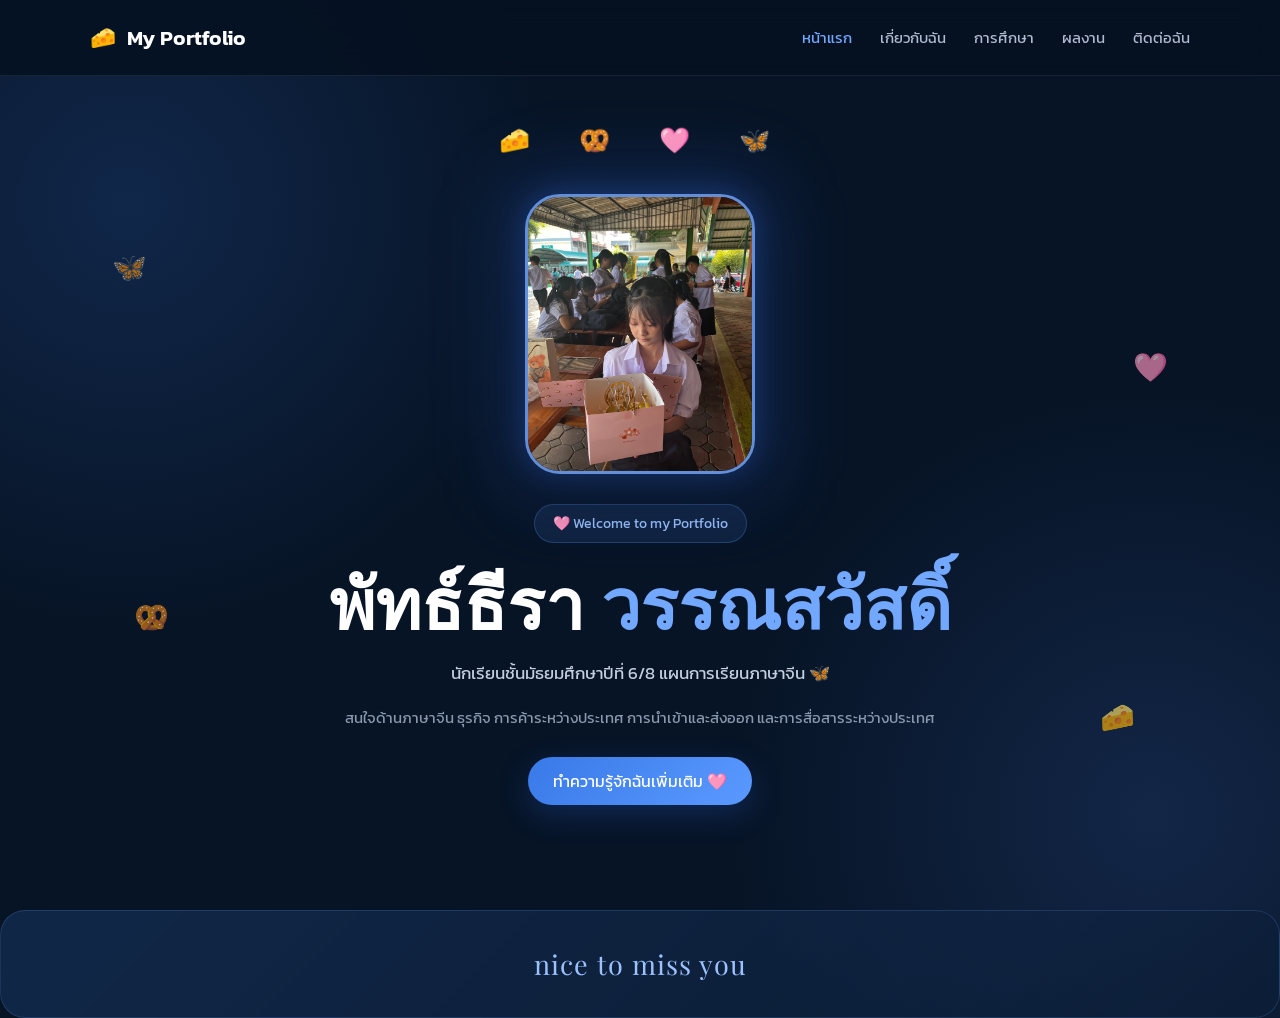
==== index.html @ f4320a73 "Update index.html" ====
<!DOCTYPE html>
<html lang="th">

<head>
    <meta charset="UTF-8">
    <meta name="viewport" content="width=device-width, initial-scale=1.0">

    <title>My Portfolio | พัทธ์ธีรา วรรณสวัสดิ์</title>

    <link href="https://fonts.googleapis.com/css2?family=Kanit:wght@300;400;500;600&family=Playfair+Display:wght@500;600;700&display=swap" rel="stylesheet">

    <style>

        * {
            margin: 0;
            padding: 0;
            box-sizing: border-box;
        }

        html {
            scroll-behavior: smooth;
        }

        body {
            font-family: 'Kanit', sans-serif;
            background:
                radial-gradient(circle at 10% 20%, rgba(45, 95, 180, 0.25), transparent 30%),
                radial-gradient(circle at 90% 80%, rgba(70, 120, 220, 0.18), transparent 30%),
                #071426;
            color: #ffffff;
            min-height: 100vh;
            overflow-x: hidden;
        }

        /* =========================
           HEADER
        ========================= */

        header {
            width: 100%;
            padding: 22px 7%;
            display: flex;
            align-items: center;
            justify-content: space-between;
            border-bottom: 1px solid rgba(255,255,255,0.08);
            background: rgba(5, 17, 32, 0.85);
            backdrop-filter: blur(15px);
            position: sticky;
            top: 0;
            z-index: 100;
        }

        .logo {
            text-decoration: none;
            color: #ffffff;
            font-size: 21px;
            font-weight: 600;
        }

        .logo span {
            margin-left: 6px;
        }

        nav {
            display: flex;
            gap: 28px;
        }

        nav a {
            text-decoration: none;
            color: #aebbd0;
            font-size: 15px;
            transition: 0.3s;
        }

        nav a:hover,
        nav a.active {
            color: #72a8ff;
        }

        /* =========================
           MAIN
        ========================= */

        main {
            width: 100%;
        }

        .container {
            width: min(1100px, 90%);
            margin: auto;
            padding: 45px 0 70px;
            position: relative;
        }

        /* =========================
           DECORATION
        ========================= */

        .top-decoration {
            text-align: center;
            font-size: 25px;
            letter-spacing: 12px;
            margin-bottom: 35px;
        }

        .decor {
            position: absolute;
            font-size: 28px;
            opacity: 0.65;
            animation: float 4s ease-in-out infinite;
        }

        .decor-one {
            top: 170px;
            left: 2%;
        }

        .decor-two {
            top: 270px;
            right: 2%;
            animation-delay: 1s;
        }

        .decor-three {
            top: 520px;
            left: 4%;
            animation-delay: 2s;
        }

        .decor-four {
            top: 620px;
            right: 5%;
            animation-delay: 1.5s;
        }

        @keyframes float {

            0%, 100% {
                transform: translateY(0);
            }

            50% {
                transform: translateY(-12px);
            }

        }

        /* =========================
           PROFILE PHOTO
        ========================= */

        .photo-area {
            position: relative;
            width: 230px;
            height: 280px;
            margin: 0 auto 30px;
        }

        .photo-glow {
            position: absolute;
            inset: -20px;
            border-radius: 40px;
            background: rgba(70, 130, 255, 0.22);
            filter: blur(35px);
        }

        .profile-photo {
            position: relative;
            width: 100%;
            height: 100%;
            object-fit: cover;
            display: block;
            border-radius: 35px;
            border: 3px solid rgba(120, 170, 255, 0.8);
            box-shadow:
                0 0 30px rgba(50, 120, 255, 0.3),
                0 20px 60px rgba(0,0,0,0.4);
        }

        /* =========================
           HERO
        ========================= */

        .hero {
            text-align: center;
        }

        .welcome {
            display: inline-block;
            padding: 8px 18px;
            border-radius: 30px;
            background: rgba(65, 120, 220, 0.14);
            border: 1px solid rgba(100, 160, 255, 0.25);
            color: #9bc2ff;
            font-size: 14px;
            margin-bottom: 18px;
        }

        h1 {
            font-family: 'Playfair Display', serif;
            font-size: clamp(40px, 7vw, 70px);
            font-weight: 600;
            line-height: 1.15;
            margin-bottom: 15px;
        }

        h1 span {
            color: #72a8ff;
        }

        .hero-subtitle {
            color: #c3cfdf;
            font-size: 17px;
            line-height: 1.9;
            max-width: 700px;
            margin: auto;
        }

        .hero-description {
            color: #8998ad;
            font-size: 15px;
            line-height: 1.9;
            max-width: 680px;
            margin: 15px auto 25px;
        }

        .main-button {
            display: inline-block;
            text-decoration: none;
            color: #ffffff;
            background: linear-gradient(135deg, #3979e8, #5a9aff);
            padding: 12px 25px;
            border-radius: 30px;
            box-shadow: 0 10px 30px rgba(40, 100, 220, 0.25);
            transition: 0.3s;
        }

        .main-button:hover {
            transform: translateY(-3px);
            box-shadow: 0 15px 35px rgba(40, 100, 220, 0.4);
        }

        /* =========================
           ABOUT
        ========================= */

        .intro-section {
            margin-top: 100px;
        }

        .section-title {
            text-align: center;
            font-size: 35px;
            font-weight: 500;
            margin-bottom: 35px;
        }

        .section-title span {
            color: #72a8ff;
            margin-left: 7px;
        }

        .info-grid {
            display: grid;
            grid-template-columns: repeat(2, 1fr);
            gap: 25px;
        }

        .info-card {
            background: rgba(15, 35, 60, 0.72);
            border: 1px solid rgba(120, 165, 230, 0.15);
            border-radius: 25px;
            padding: 30px;
            text-align: center;
            transition: 0.3s;
            backdrop-filter: blur(10px);
        }

        .info-card:hover {
            transform: translateY(-5px);
            border-color: rgba(100, 160, 255, 0.4);
            box-shadow: 0 15px 40px rgba(0,0,0,0.2);
        }

        .info-icon {
            font-size: 38px;
            margin-bottom: 15px;
        }

        .info-card h3 {
            font-size: 21px;
            font-weight: 500;
            margin-bottom: 12px;
            color: #ffffff;
        }

        .info-card p {
            color: #aebbd0;
            font-size: 15px;
            line-height: 1.9;
        }

        /* =========================
           NICE TO MISS YOU
        ========================= */

        .nice-card {
            margin-top: 35px;
            padding: 35px;
            border-radius: 25px;
            text-align: center;
            background:
                linear-gradient(
                    135deg,
                    rgba(35, 75, 135, 0.35),
                    rgba(12, 30, 55, 0.75)
                );
            border: 1px solid rgba(110, 165, 255, 0.18);
        }

        .nice-title {
            font-family: 'Playfair Display', serif;
            font-size: 27px;
            color: #9bc2ff;
            letter-spacing: 1px;
        }

        /* =========================
           MOBILE
        ========================= */

        @media (max-width: 768px) {

            header {
                padding: 18px 5%;
                flex-direction: column;
                gap: 15px;
            }

            nav {
                gap: 15px;
                flex-wrap: wrap;
                justify-content: center;
            }

            nav a {
                font-size: 13px;
            }

            .container {
                width: 90%;
                padding-top: 30px;
            }

            .top-decoration {
                font-size: 21px;
                letter-spacing: 6px;
            }

            .photo-area {
                width: 190px;
                height: 235px;
            }

            h1 {
                font-size: 42px;
            }

            .hero-subtitle {
                font-size: 15px;
            }

            .info-grid {
                grid-template-columns: 1fr;
            }

            .section-title {
                font-size: 30px;
            }

            .decor {
                font-size: 22px;
            }

            .decor-one {
                left: 0;
            }

            .decor-two {
                right: 0;
            }

        }

    </style>
</head>


<body>

    <!-- HEADER -->

    <header>

        <a href="index.html" class="logo">
            🧀 <span>My Portfolio</span>
        </a>

        <nav>
            <a href="index.html" class="active">หน้าแรก</a>
            <a href="profile.html">เกี่ยวกับฉัน</a>
            <a href="education.html">การศึกษา</a>
            <a href="activities.html">ผลงาน</a>
            <a href="contact.html">ติดต่อฉัน</a>
        </nav>

    </header>


    <!-- MAIN -->

    <main>

        <div class="container">

            <!-- ตกแต่ง -->

            <div class="decor decor-one">🦋</div>
            <div class="decor decor-two">🩷</div>
            <div class="decor decor-three">🥨</div>
            <div class="decor decor-four">🧀</div>


            <div class="top-decoration">
                🧀　🥨　🩷　🦋
            </div>


            <!-- รูปโปรไฟล์ -->

            <div class="photo-area">

                <div class="photo-glow"></div>

                <img
                    class="profile-photo"
                    src="./IMG_3814.jpeg"
                    alt="รูปโปรไฟล์ของพัทธ์ธีรา"
                >

            </div>


            <!-- หน้าแรก -->

            <section class="hero">

                <div class="welcome">
                    🩷 Welcome to my Portfolio
                </div>

                <h1>
                    พัทธ์ธีรา <span>วรรณสวัสดิ์</span>
                </h1>

                <p class="hero-subtitle">
                    นักเรียนชั้นมัธยมศึกษาปีที่ 6/8
                    แผนการเรียนภาษาจีน 🦋
                </p>

                <p class="hero-description">
                    สนใจด้านภาษาจีน ธุรกิจ
                    การค้าระหว่างประเทศ
                    การนำเข้าและส่งออก
                    และการสื่อสารระหว่างประเทศ
                </p>

                <a href="profile.html" class="main-button">
                    ทำความรู้จักฉันเพิ่มเติม 🩷
                </a>

            </section>

                </div>


                <!-- จุดจบของหน้า -->

                <div class="nice-card">

                    <div class="nice-title">
                        nice to miss you
                    </div>

                </div>

            </section>

        </div>

    </main>

</body>

</html>
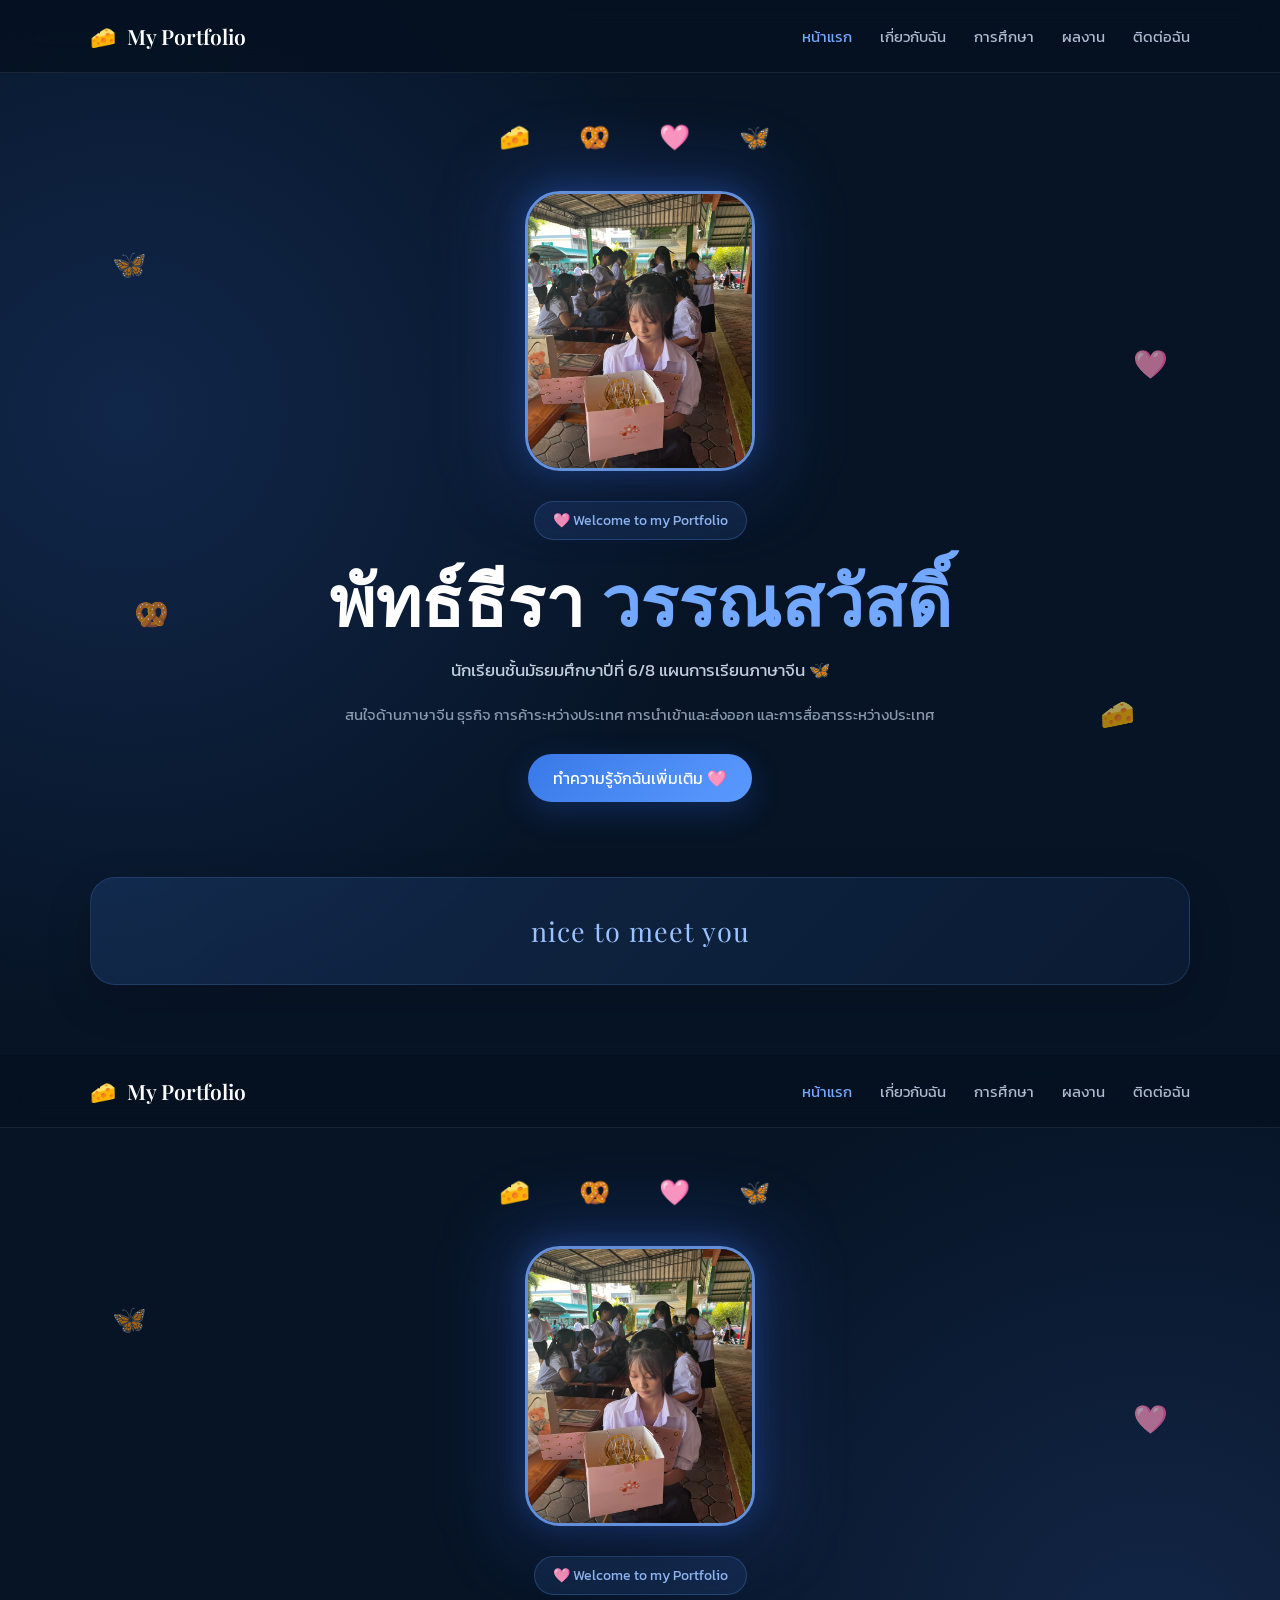
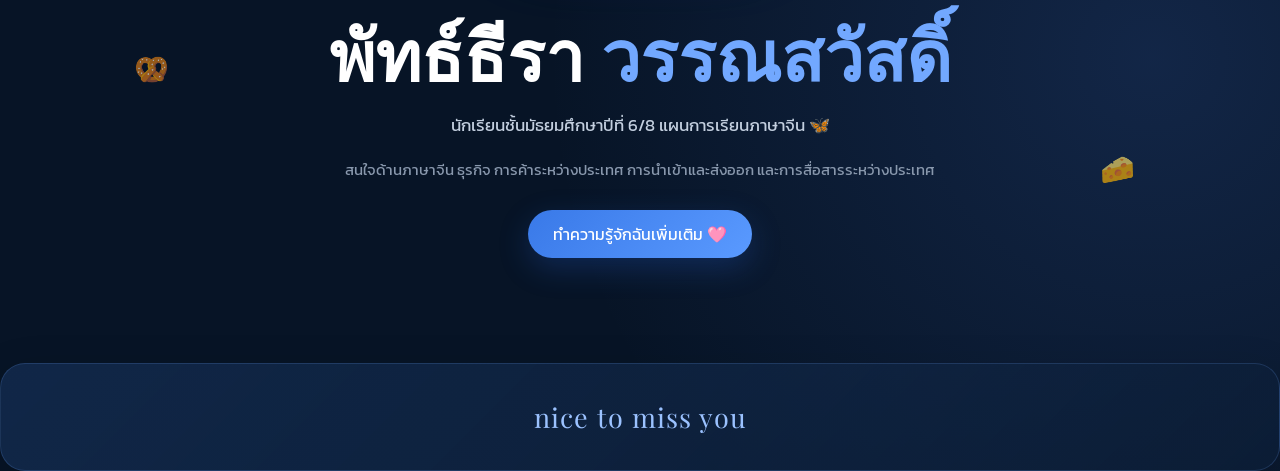
==== commit 80edd793: "Update index.html" ====
--- a/index.html
+++ b/index.html
@@ -1,4 +1,850 @@
 <!DOCTYPE html>
+<html lang="th">
+
+<head>
+
+    <meta charset="UTF-8">
+
+    <meta name="viewport" content="width=device-width, initial-scale=1.0">
+
+    <title>My Portfolio | พัทธ์ธีรา วรรณสวัสดิ์</title>
+
+    <link href="https://fonts.googleapis.com/css2?family=Kanit:wght@300;400;500;600&family=Playfair+Display:wght@500;600;700&display=swap" rel="stylesheet">
+
+
+    <style>
+
+        * {
+            margin: 0;
+            padding: 0;
+            box-sizing: border-box;
+        }
+
+
+        html {
+            scroll-behavior: smooth;
+        }
+
+
+        body {
+
+            font-family: 'Kanit', sans-serif;
+
+            background:
+                radial-gradient(
+                    circle at 10% 20%,
+                    rgba(45, 95, 180, 0.25),
+                    transparent 30%
+                ),
+
+                radial-gradient(
+                    circle at 90% 80%,
+                    rgba(70, 120, 220, 0.18),
+                    transparent 30%
+                ),
+
+                #071426;
+
+            color: #ffffff;
+
+            min-height: 100vh;
+
+            overflow-x: hidden;
+
+        }
+
+
+        /* =========================
+           HEADER
+        ========================= */
+
+        header {
+
+            width: 100%;
+
+            padding: 22px 7%;
+
+            display: flex;
+
+            align-items: center;
+
+            justify-content: space-between;
+
+            border-bottom: 1px solid rgba(255,255,255,0.08);
+
+            background: rgba(5,17,32,0.88);
+
+            backdrop-filter: blur(15px);
+
+            position: sticky;
+
+            top: 0;
+
+            z-index: 100;
+
+        }
+
+
+        .logo {
+
+            text-decoration: none;
+
+            color: #ffffff;
+
+            font-family: 'Playfair Display', serif;
+
+            font-size: 30px;
+
+            font-weight: 700;
+
+        }
+
+
+        .logo span {
+
+            margin-left: 6px;
+
+        }
+
+
+        nav {
+
+            display: flex;
+
+            gap: 28px;
+
+        }
+
+
+        nav a {
+
+            text-decoration: none;
+
+            color: #aebbd0;
+
+            font-size: 15px;
+
+            transition: 0.3s;
+
+        }
+
+
+        nav a:hover,
+
+        nav a.active {
+
+            color: #72a8ff;
+
+        }
+
+
+        /* =========================
+           MAIN
+        ========================= */
+
+        main {
+
+            width: 100%;
+
+        }
+
+
+        .container {
+
+            width: min(1100px, 90%);
+
+            margin: auto;
+
+            padding: 55px 0 70px;
+
+            position: relative;
+
+        }
+
+
+        /* =========================
+           DECORATION
+        ========================= */
+
+        .decor {
+
+            position: absolute;
+
+            font-size: 28px;
+
+            opacity: 0.6;
+
+            pointer-events: none;
+
+            animation: float 4s ease-in-out infinite;
+
+        }
+
+
+        .decor-one {
+
+            top: 170px;
+
+            left: 2%;
+
+        }
+
+
+        .decor-two {
+
+            top: 280px;
+
+            right: 2%;
+
+            animation-delay: 1s;
+
+        }
+
+
+        .decor-three {
+
+            top: 520px;
+
+            left: 4%;
+
+            animation-delay: 2s;
+
+        }
+
+
+        .decor-four {
+
+            top: 620px;
+
+            right: 5%;
+
+            animation-delay: 1.5s;
+
+        }
+
+
+        @keyframes float {
+
+            0%, 100% {
+
+                transform: translateY(0);
+
+            }
+
+            50% {
+
+                transform: translateY(-12px);
+
+            }
+
+        }
+
+
+        /* =========================
+           TOP EMOJI
+        ========================= */
+
+        .top-decoration {
+
+            text-align: center;
+
+            font-size: 25px;
+
+            letter-spacing: 10px;
+
+            margin-bottom: 30px;
+
+        }
+
+
+        /* =========================
+           PROFILE PHOTO
+        ========================= */
+
+        .photo-area {
+
+            position: relative;
+
+            width: 230px;
+
+            height: 280px;
+
+            margin: 0 auto 30px;
+
+        }
+
+
+        .photo-glow {
+
+            position: absolute;
+
+            inset: -20px;
+
+            border-radius: 40px;
+
+            background: rgba(70,130,255,0.22);
+
+            filter: blur(35px);
+
+        }
+
+
+        .profile-photo {
+
+            position: relative;
+
+            width: 100%;
+
+            height: 100%;
+
+            object-fit: cover;
+
+            display: block;
+
+            border-radius: 35px;
+
+            border: 3px solid rgba(120,170,255,0.8);
+
+            box-shadow:
+
+                0 0 30px rgba(50,120,255,0.3),
+
+                0 20px 60px rgba(0,0,0,0.4);
+
+        }
+
+
+        /* =========================
+           HERO
+        ========================= */
+
+        .hero {
+
+            text-align: center;
+
+        }
+
+
+        .welcome {
+
+            display: inline-block;
+
+            padding: 8px 18px;
+
+            border-radius: 30px;
+
+            background: rgba(65,120,220,0.14);
+
+            border: 1px solid rgba(100,160,255,0.25);
+
+            color: #9bc2ff;
+
+            font-size: 14px;
+
+            margin-bottom: 18px;
+
+        }
+
+
+        h1 {
+
+            font-family: 'Playfair Display', serif;
+
+            font-size: clamp(40px, 7vw, 70px);
+
+            font-weight: 600;
+
+            line-height: 1.15;
+
+            margin-bottom: 15px;
+
+        }
+
+
+        h1 span {
+
+            color: #72a8ff;
+
+        }
+
+
+        .hero-subtitle {
+
+            color: #c3cfdf;
+
+            font-size: 17px;
+
+            line-height: 1.9;
+
+            max-width: 700px;
+
+            margin: auto;
+
+        }
+
+
+        .hero-description {
+
+            color: #8998ad;
+
+            font-size: 15px;
+
+            line-height: 1.9;
+
+            max-width: 680px;
+
+            margin: 15px auto 25px;
+
+        }
+
+
+        /* =========================
+           BUTTON
+        ========================= */
+
+        .main-button {
+
+            display: inline-block;
+
+            text-decoration: none;
+
+            color: #ffffff;
+
+            background:
+
+                linear-gradient(
+
+                    135deg,
+
+                    #3979e8,
+
+                    #5a9aff
+
+                );
+
+            padding: 12px 25px;
+
+            border-radius: 30px;
+
+            box-shadow:
+
+                0 10px 30px rgba(40,100,220,0.25);
+
+            transition: 0.3s;
+
+        }
+
+
+        .main-button:hover {
+
+            transform: translateY(-3px);
+
+            box-shadow:
+
+                0 15px 35px rgba(40,100,220,0.4);
+
+        }
+
+
+        /* =========================
+           NICE TO MEET YOU
+        ========================= */
+
+        .end-section {
+
+            margin-top: 75px;
+
+        }
+
+
+        .nice-card {
+
+            padding: 38px;
+
+            border-radius: 25px;
+
+            text-align: center;
+
+            background:
+
+                linear-gradient(
+
+                    135deg,
+
+                    rgba(35,75,135,0.35),
+
+                    rgba(12,30,55,0.75)
+
+                );
+
+            border: 1px solid rgba(110,165,255,0.18);
+
+            box-shadow:
+
+                0 15px 45px rgba(0,0,0,0.18);
+
+        }
+
+
+        .nice-title {
+
+            font-family: 'Playfair Display', serif;
+
+            font-size: 30px;
+
+            color: #9bc2ff;
+
+            letter-spacing: 1px;
+
+        }
+
+
+        /* =========================
+           MOBILE
+        ========================= */
+
+        @media (max-width: 768px) {
+
+
+            header {
+
+                padding: 18px 5%;
+
+                flex-direction: column;
+
+                gap: 15px;
+
+            }
+
+
+            .logo {
+
+                font-size: 27px;
+
+            }
+
+
+            nav {
+
+                gap: 14px;
+
+                flex-wrap: wrap;
+
+                justify-content: center;
+
+            }
+
+
+            nav a {
+
+                font-size: 13px;
+
+            }
+
+
+            .container {
+
+                width: 90%;
+
+                padding-top: 35px;
+
+            }
+
+
+            .top-decoration {
+
+                font-size: 21px;
+
+                letter-spacing: 6px;
+
+            }
+
+
+            .photo-area {
+
+                width: 190px;
+
+                height: 235px;
+
+            }
+
+
+            h1 {
+
+                font-size: 42px;
+
+            }
+
+
+            .hero-subtitle {
+
+                font-size: 15px;
+
+            }
+
+
+            .hero-description {
+
+                font-size: 14px;
+
+            }
+
+
+            .nice-title {
+
+                font-size: 26px;
+
+            }
+
+
+            .decor {
+
+                font-size: 22px;
+
+            }
+
+        }
+
+    </style>
+
+</head>
+
+
+<body>
+
+
+    <!-- =========================
+         HEADER
+    ========================= -->
+
+    <header>
+
+
+        <a href="./index.html" class="logo">
+
+            🧀 <span>My Portfolio</span>
+
+        </a>
+
+
+        <nav>
+
+
+            <a href="./index.html" class="active">
+
+                หน้าแรก
+
+            </a>
+
+
+            <a href="./profile.html">
+
+                เกี่ยวกับฉัน
+
+            </a>
+
+
+            <a href="./education.html">
+
+                การศึกษา
+
+            </a>
+
+
+            <a href="./activities.html">
+
+                ผลงาน
+
+            </a>
+
+
+            <a href="./contact.html">
+
+                ติดต่อฉัน
+
+            </a>
+
+
+        </nav>
+
+
+    </header>
+
+
+
+    <!-- =========================
+         MAIN
+    ========================= -->
+
+    <main>
+
+
+        <div class="container">
+
+
+            <!-- DECORATION -->
+
+            <div class="decor decor-one">
+
+                🦋
+
+            </div>
+
+
+            <div class="decor decor-two">
+
+                🩷
+
+            </div>
+
+
+            <div class="decor decor-three">
+
+                🥨
+
+            </div>
+
+
+            <div class="decor decor-four">
+
+                🧀
+
+            </div>
+
+
+
+            <!-- TOP EMOJI -->
+
+            <div class="top-decoration">
+
+                🧀　🥨　🩷　🦋
+
+            </div>
+
+
+
+            <!-- PROFILE PHOTO -->
+
+            <div class="photo-area">
+
+
+                <div class="photo-glow"></div>
+
+
+                <img
+
+                    class="profile-photo"
+
+                    src="./IMG_3814.jpeg"
+
+                    alt="รูปโปรไฟล์ของพัทธ์ธีรา"
+
+                >
+
+
+            </div>
+
+
+
+            <!-- HERO -->
+
+            <section class="hero">
+
+
+                <div class="welcome">
+
+                    🩷 Welcome to my Portfolio
+
+                </div>
+
+
+                <h1>
+
+                    พัทธ์ธีรา
+
+                    <span>
+
+                        วรรณสวัสดิ์
+
+                    </span>
+
+                </h1>
+
+
+                <p class="hero-subtitle">
+
+                    นักเรียนชั้นมัธยมศึกษาปีที่ 6/8
+
+                    แผนการเรียนภาษาจีน 🦋
+
+                </p>
+
+
+                <p class="hero-description">
+
+                    สนใจด้านภาษาจีน ธุรกิจ
+
+                    การค้าระหว่างประเทศ
+
+                    การนำเข้าและส่งออก
+
+                    และการสื่อสารระหว่างประเทศ
+
+                </p>
+
+
+
+                <!-- กดแล้วไปหน้าเกี่ยวกับฉัน -->
+
+                <a
+
+                    href="./profile.html"
+
+                    class="main-button"
+
+                >
+
+                    ทำความรู้จักฉันเพิ่มเติม 🩷
+
+                </a>
+
+
+            </section>
+
+
+
+            <!-- =========================
+                 END OF INDEX PAGE
+            ========================= -->
+
+            <section class="end-section">
+
+
+                <div class="nice-card">
+
+
+                    <div class="nice-title">
+
+                        nice to meet you
+
+                    </div>
+
+
+                </div>
+
+
+            </section>
+
+
+        </div>
+
+
+    </main>
+
+
+</body>
+
+</html><!DOCTYPE html>
 <html lang="th">
 
 <head>
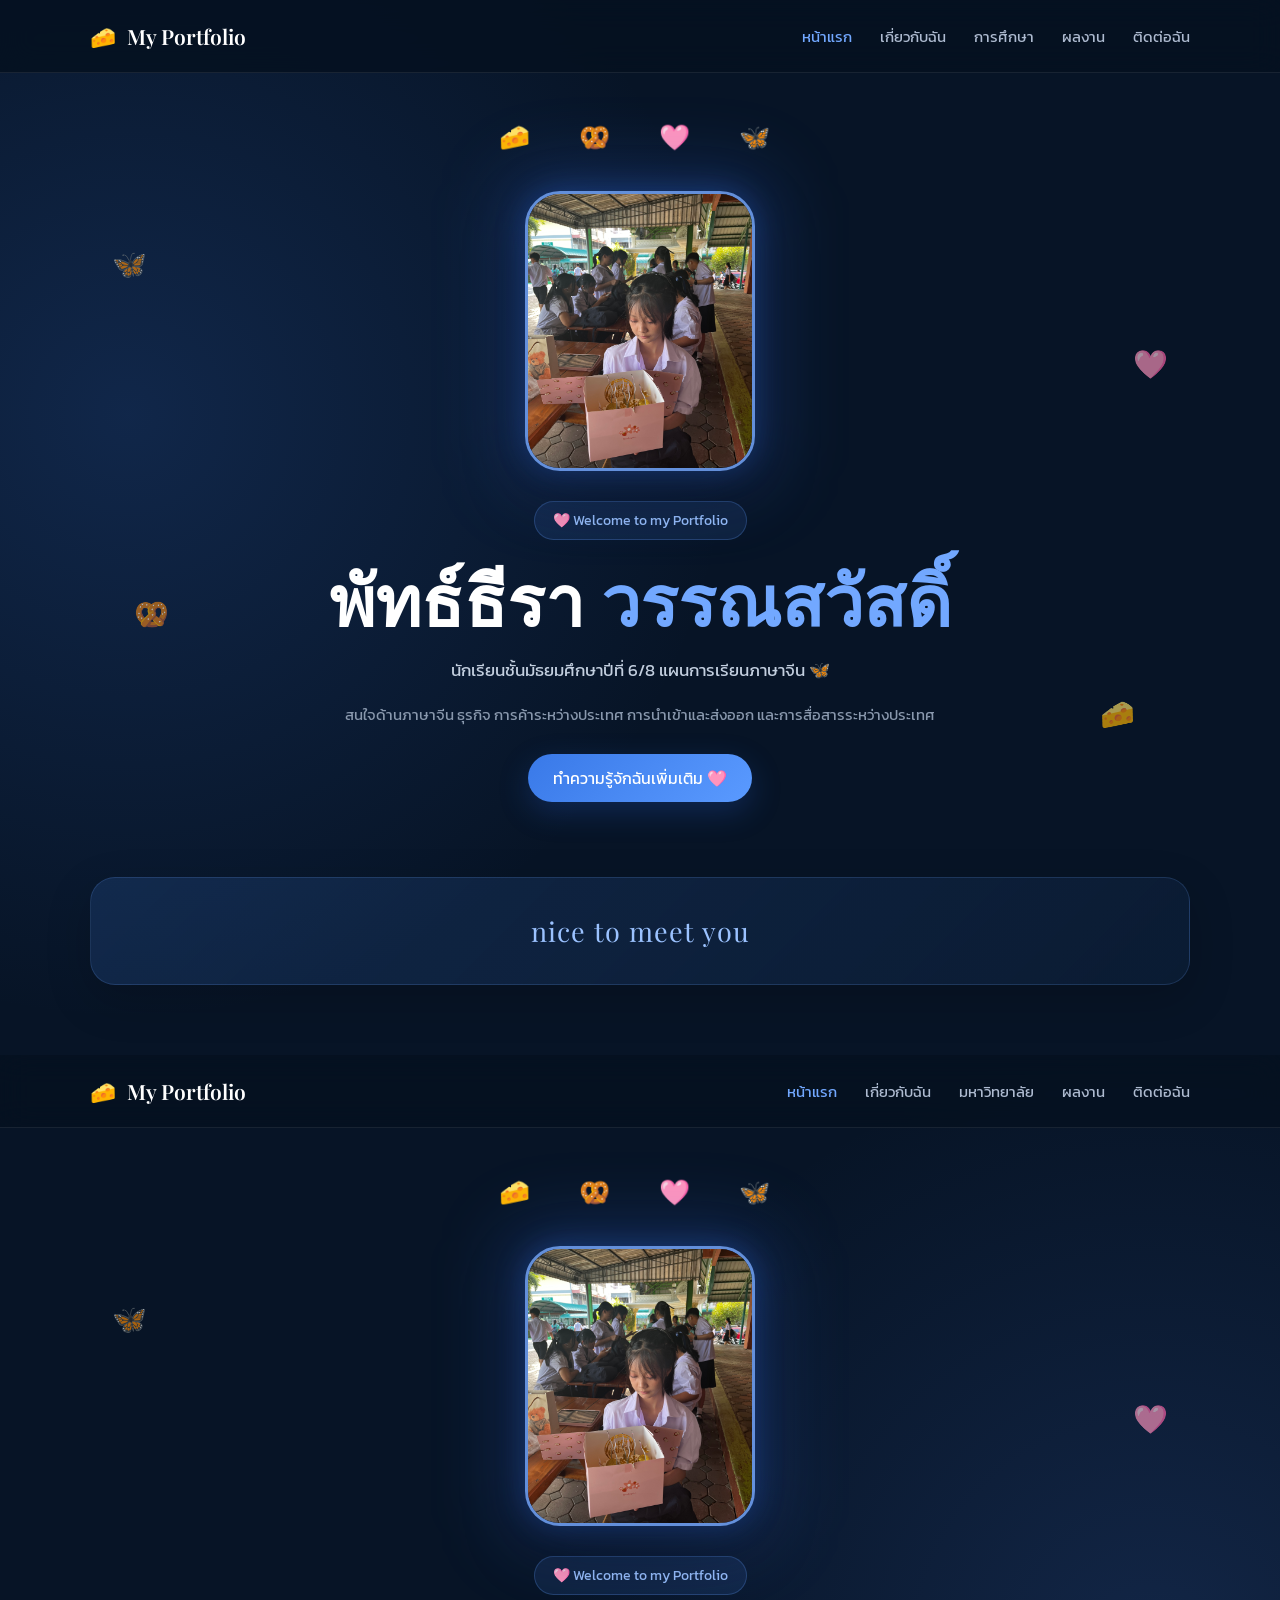
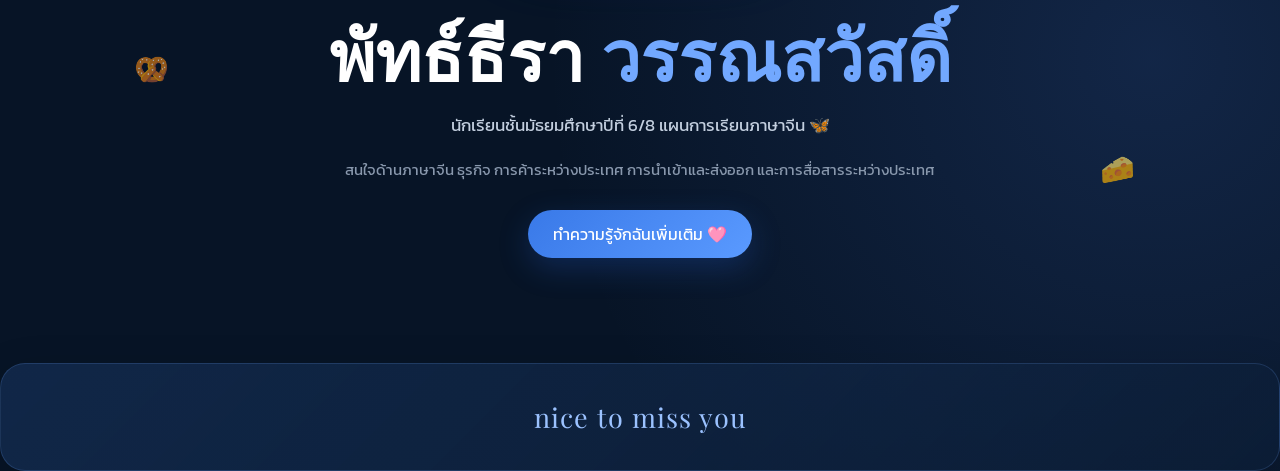
==== commit 2209b524: "Update index.html" ====
--- a/index.html
+++ b/index.html
@@ -1256,7 +1256,7 @@
         <nav>
             <a href="index.html" class="active">หน้าแรก</a>
             <a href="profile.html">เกี่ยวกับฉัน</a>
-            <a href="education.html">การศึกษา</a>
+            <a href="education.html">มหาวิทยาลัย</a>
             <a href="activities.html">ผลงาน</a>
             <a href="contact.html">ติดต่อฉัน</a>
         </nav>
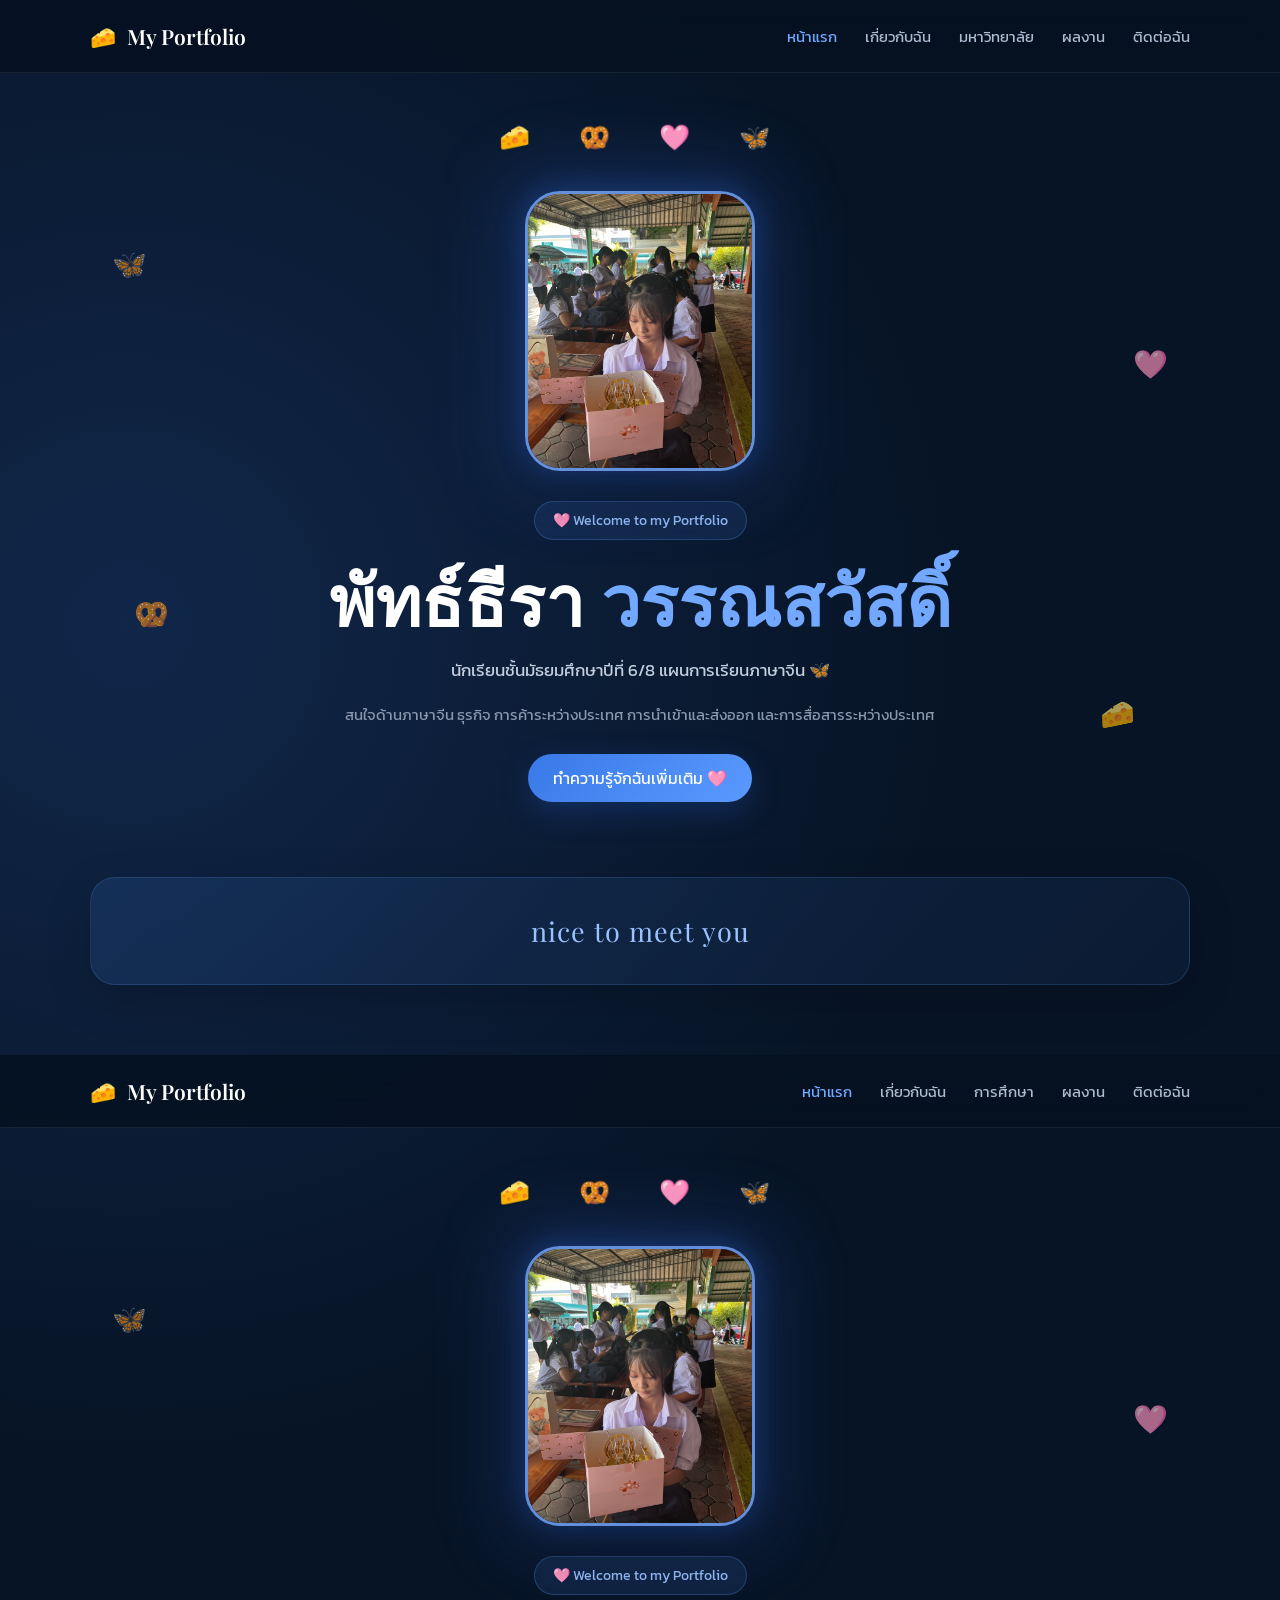
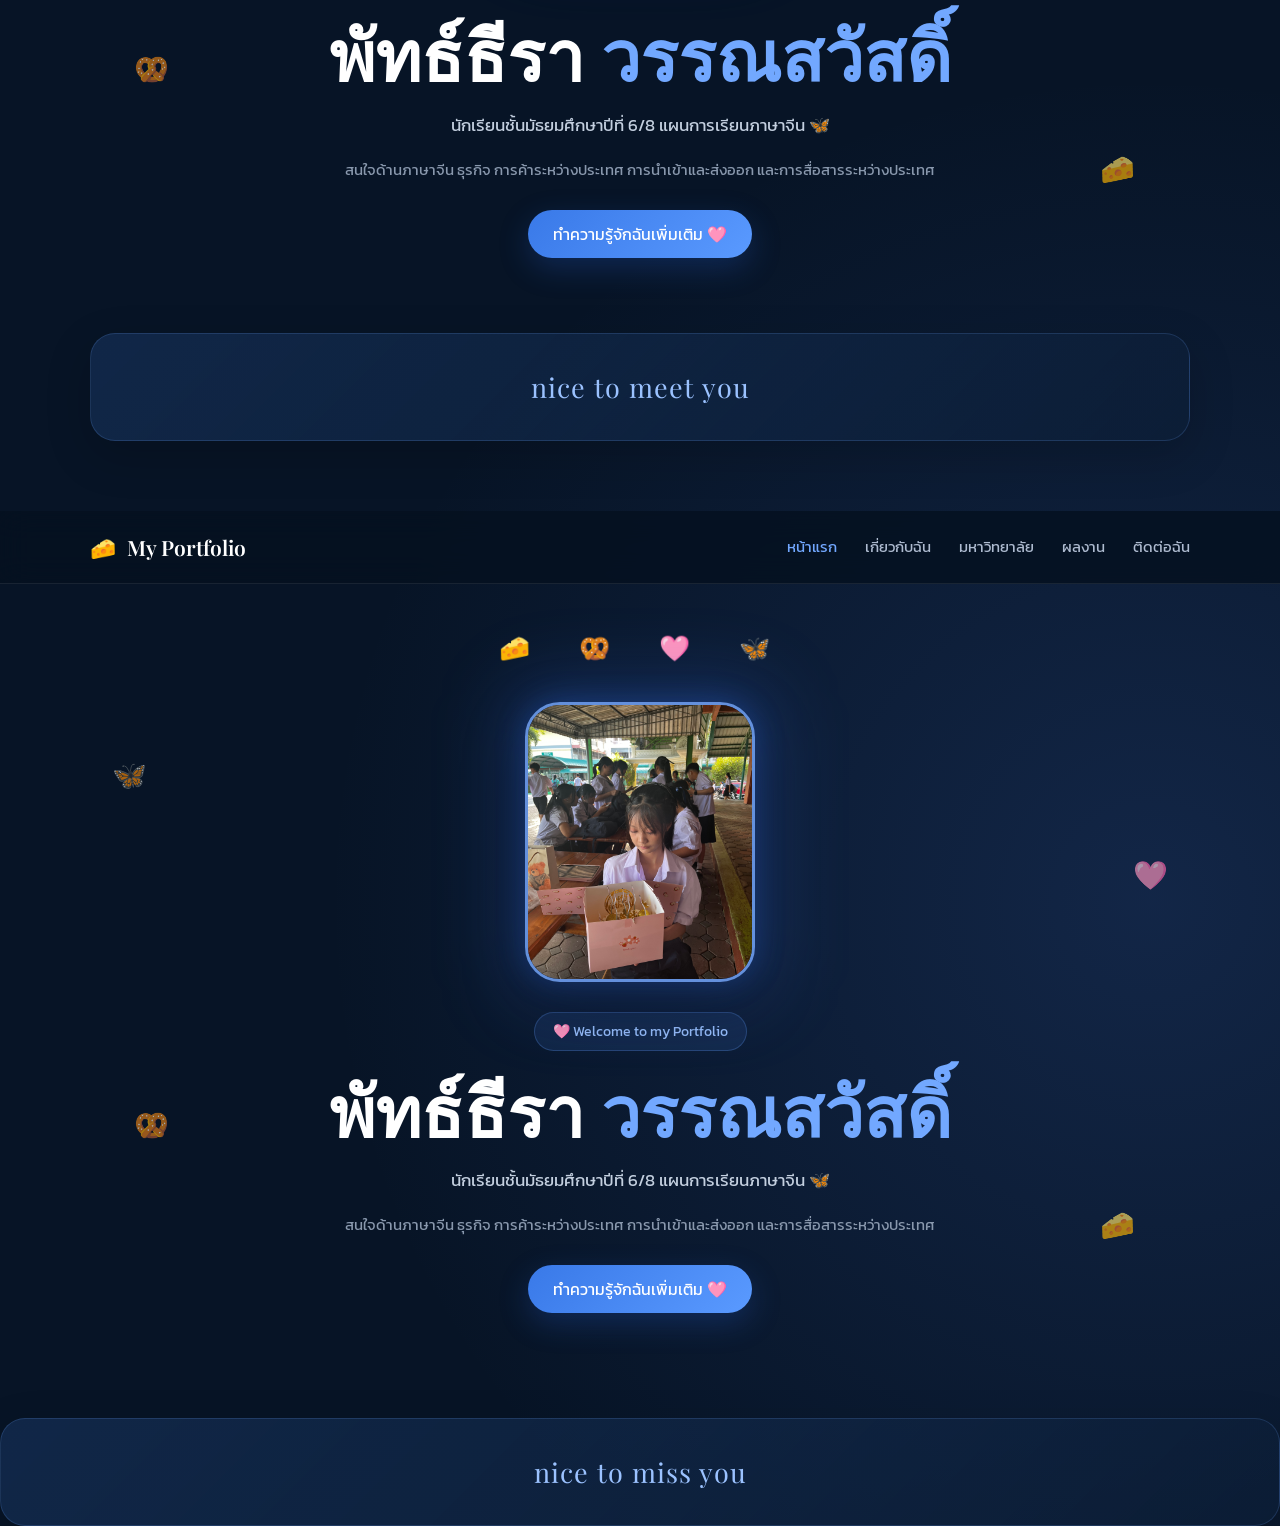
==== commit 6392625d: "Update index.html" ====
--- a/index.html
+++ b/index.html
@@ -1,4 +1,676 @@
 <!DOCTYPE html>
+<html lang="th">
+
+<head>
+
+    <meta charset="UTF-8">
+
+    <meta name="viewport" content="width=device-width, initial-scale=1.0">
+
+    <title>My Portfolio | พัทธ์ธีรา วรรณสวัสดิ์</title>
+
+    <link href="https://fonts.googleapis.com/css2?family=Kanit:wght@300;400;500;600&family=Playfair+Display:wght@500;600;700&display=swap" rel="stylesheet">
+
+    <style>
+
+        * {
+            margin: 0;
+            padding: 0;
+            box-sizing: border-box;
+        }
+
+        html {
+            scroll-behavior: smooth;
+        }
+
+        body {
+            font-family: 'Kanit', sans-serif;
+
+            background:
+                radial-gradient(
+                    circle at 10% 20%,
+                    rgba(45, 95, 180, 0.25),
+                    transparent 30%
+                ),
+
+                radial-gradient(
+                    circle at 90% 80%,
+                    rgba(70, 120, 220, 0.18),
+                    transparent 30%
+                ),
+
+                #071426;
+
+            color: #ffffff;
+
+            min-height: 100vh;
+
+            overflow-x: hidden;
+        }
+
+
+        /* =========================
+           HEADER
+        ========================= */
+
+        header {
+            width: 100%;
+
+            padding: 22px 7%;
+
+            display: flex;
+
+            align-items: center;
+
+            justify-content: space-between;
+
+            border-bottom: 1px solid rgba(255,255,255,0.08);
+
+            background: rgba(5,17,32,0.88);
+
+            backdrop-filter: blur(15px);
+
+            position: sticky;
+
+            top: 0;
+
+            z-index: 100;
+        }
+
+
+        .logo {
+            text-decoration: none;
+
+            color: #ffffff;
+
+            font-family: 'Playfair Display', serif;
+
+            font-size: 30px;
+
+            font-weight: 700;
+        }
+
+
+        .logo span {
+            margin-left: 6px;
+        }
+
+
+        nav {
+            display: flex;
+
+            gap: 28px;
+        }
+
+
+        nav a {
+            text-decoration: none;
+
+            color: #aebbd0;
+
+            font-size: 15px;
+
+            transition: 0.3s;
+        }
+
+
+        nav a:hover,
+        nav a.active {
+            color: #72a8ff;
+        }
+
+
+        /* =========================
+           MAIN
+        ========================= */
+
+        main {
+            width: 100%;
+        }
+
+
+        .container {
+            width: min(1100px, 90%);
+
+            margin: auto;
+
+            padding: 55px 0 70px;
+
+            position: relative;
+        }
+
+
+        /* =========================
+           DECORATION
+        ========================= */
+
+        .decor {
+            position: absolute;
+
+            font-size: 28px;
+
+            opacity: 0.6;
+
+            pointer-events: none;
+
+            animation: float 4s ease-in-out infinite;
+        }
+
+
+        .decor-one {
+            top: 170px;
+
+            left: 2%;
+        }
+
+
+        .decor-two {
+            top: 280px;
+
+            right: 2%;
+
+            animation-delay: 1s;
+        }
+
+
+        .decor-three {
+            top: 520px;
+
+            left: 4%;
+
+            animation-delay: 2s;
+        }
+
+
+        .decor-four {
+            top: 620px;
+
+            right: 5%;
+
+            animation-delay: 1.5s;
+        }
+
+
+        @keyframes float {
+
+            0%, 100% {
+                transform: translateY(0);
+            }
+
+            50% {
+                transform: translateY(-12px);
+            }
+
+        }
+
+
+        /* =========================
+           TOP EMOJI
+        ========================= */
+
+        .top-decoration {
+            text-align: center;
+
+            font-size: 25px;
+
+            letter-spacing: 10px;
+
+            margin-bottom: 30px;
+        }
+
+
+        /* =========================
+           PROFILE PHOTO
+        ========================= */
+
+        .photo-area {
+            position: relative;
+
+            width: 230px;
+
+            height: 280px;
+
+            margin: 0 auto 30px;
+        }
+
+
+        .photo-glow {
+            position: absolute;
+
+            inset: -20px;
+
+            border-radius: 40px;
+
+            background: rgba(70,130,255,0.22);
+
+            filter: blur(35px);
+        }
+
+
+        .profile-photo {
+            position: relative;
+
+            width: 100%;
+
+            height: 100%;
+
+            object-fit: cover;
+
+            display: block;
+
+            border-radius: 35px;
+
+            border: 3px solid rgba(120,170,255,0.8);
+
+            box-shadow:
+                0 0 30px rgba(50,120,255,0.3),
+                0 20px 60px rgba(0,0,0,0.4);
+        }
+
+
+        /* =========================
+           HERO
+        ========================= */
+
+        .hero {
+            text-align: center;
+        }
+
+
+        .welcome {
+            display: inline-block;
+
+            padding: 8px 18px;
+
+            border-radius: 30px;
+
+            background: rgba(65,120,220,0.14);
+
+            border: 1px solid rgba(100,160,255,0.25);
+
+            color: #9bc2ff;
+
+            font-size: 14px;
+
+            margin-bottom: 18px;
+        }
+
+
+        h1 {
+            font-family: 'Playfair Display', serif;
+
+            font-size: clamp(40px, 7vw, 70px);
+
+            font-weight: 600;
+
+            line-height: 1.15;
+
+            margin-bottom: 15px;
+        }
+
+
+        h1 span {
+            color: #72a8ff;
+        }
+
+
+        .hero-subtitle {
+            color: #c3cfdf;
+
+            font-size: 17px;
+
+            line-height: 1.9;
+
+            max-width: 700px;
+
+            margin: auto;
+        }
+
+
+        .hero-description {
+            color: #8998ad;
+
+            font-size: 15px;
+
+            line-height: 1.9;
+
+            max-width: 680px;
+
+            margin: 15px auto 25px;
+        }
+
+
+        /* =========================
+           BUTTON
+        ========================= */
+
+        .main-button {
+            display: inline-block;
+
+            text-decoration: none;
+
+            color: #ffffff;
+
+            background:
+                linear-gradient(
+                    135deg,
+                    #3979e8,
+                    #5a9aff
+                );
+
+            padding: 12px 25px;
+
+            border-radius: 30px;
+
+            box-shadow:
+                0 10px 30px rgba(40,100,220,0.25);
+
+            transition: 0.3s;
+        }
+
+
+        .main-button:hover {
+            transform: translateY(-3px);
+
+            box-shadow:
+                0 15px 35px rgba(40,100,220,0.4);
+        }
+
+
+        /* =========================
+           NICE TO MEET YOU
+        ========================= */
+
+        .end-section {
+            margin-top: 75px;
+        }
+
+
+        .nice-card {
+            padding: 38px;
+
+            border-radius: 25px;
+
+            text-align: center;
+
+            background:
+                linear-gradient(
+                    135deg,
+                    rgba(35,75,135,0.35),
+                    rgba(12,30,55,0.75)
+                );
+
+            border: 1px solid rgba(110,165,255,0.18);
+
+            box-shadow:
+                0 15px 45px rgba(0,0,0,0.18);
+        }
+
+
+        .nice-title {
+            font-family: 'Playfair Display', serif;
+
+            font-size: 30px;
+
+            color: #9bc2ff;
+
+            letter-spacing: 1px;
+        }
+
+
+        /* =========================
+           MOBILE
+        ========================= */
+
+        @media (max-width: 768px) {
+
+            header {
+                padding: 18px 5%;
+
+                flex-direction: column;
+
+                gap: 15px;
+            }
+
+
+            .logo {
+                font-size: 27px;
+            }
+
+
+            nav {
+                gap: 14px;
+
+                flex-wrap: wrap;
+
+                justify-content: center;
+            }
+
+
+            nav a {
+                font-size: 13px;
+            }
+
+
+            .container {
+                width: 90%;
+
+                padding-top: 35px;
+            }
+
+
+            .top-decoration {
+                font-size: 21px;
+
+                letter-spacing: 6px;
+            }
+
+
+            .photo-area {
+                width: 190px;
+
+                height: 235px;
+            }
+
+
+            h1 {
+                font-size: 42px;
+            }
+
+
+            .hero-subtitle {
+                font-size: 15px;
+            }
+
+
+            .hero-description {
+                font-size: 14px;
+            }
+
+
+            .nice-title {
+                font-size: 26px;
+            }
+
+
+            .decor {
+                font-size: 22px;
+            }
+
+        }
+
+    </style>
+
+</head>
+
+
+<body>
+
+
+    <!-- =========================
+         HEADER
+    ========================= -->
+
+    <header>
+
+        <a href="./index.html" class="logo">
+            🧀 <span>My Portfolio</span>
+        </a>
+
+
+        <nav>
+
+            <a href="./index.html" class="active">
+                หน้าแรก
+            </a>
+
+
+            <a href="./profile.html">
+                เกี่ยวกับฉัน
+            </a>
+
+
+            <a href="./education.html">
+                มหาวิทยาลัย
+            </a>
+
+
+            <a href="./activities.html">
+                ผลงาน
+            </a>
+
+
+            <a href="./contact.html">
+                ติดต่อฉัน
+            </a>
+
+        </nav>
+
+    </header>
+
+
+
+    <!-- =========================
+         MAIN
+    ========================= -->
+
+    <main>
+
+        <div class="container">
+
+
+            <!-- DECORATION -->
+
+            <div class="decor decor-one">
+                🦋
+            </div>
+
+
+            <div class="decor decor-two">
+                🩷
+            </div>
+
+
+            <div class="decor decor-three">
+                🥨
+            </div>
+
+
+            <div class="decor decor-four">
+                🧀
+            </div>
+
+
+
+            <!-- TOP EMOJI -->
+
+            <div class="top-decoration">
+                🧀　🥨　🩷　🦋
+            </div>
+
+
+
+            <!-- PROFILE PHOTO -->
+
+            <div class="photo-area">
+
+                <div class="photo-glow"></div>
+
+                <img
+                    class="profile-photo"
+                    src="./IMG_3814.jpeg"
+                    alt="รูปโปรไฟล์ของพัทธ์ธีรา"
+                >
+
+            </div>
+
+
+
+            <!-- HERO -->
+
+            <section class="hero">
+
+                <div class="welcome">
+                    🩷 Welcome to my Portfolio
+                </div>
+
+
+                <h1>
+                    พัทธ์ธีรา
+                    <span>วรรณสวัสดิ์</span>
+                </h1>
+
+
+                <p class="hero-subtitle">
+                    นักเรียนชั้นมัธยมศึกษาปีที่ 6/8
+                    แผนการเรียนภาษาจีน 🦋
+                </p>
+
+
+                <p class="hero-description">
+                    สนใจด้านภาษาจีน ธุรกิจ
+                    การค้าระหว่างประเทศ
+                    การนำเข้าและส่งออก
+                    และการสื่อสารระหว่างประเทศ
+                </p>
+
+
+                <a
+                    href="./profile.html"
+                    class="main-button"
+                >
+                    ทำความรู้จักฉันเพิ่มเติม 🩷
+                </a>
+
+            </section>
+
+
+
+            <!-- =========================
+                 END
+            ========================= -->
+
+            <section class="end-section">
+
+                <div class="nice-card">
+
+                    <div class="nice-title">
+                        nice to meet you
+                    </div>
+
+                </div>
+
+            </section>
+
+
+        </div>
+
+    </main>
+
+
+</body>
+
+</html><!DOCTYPE html>
 <html lang="th">
 
 <head>
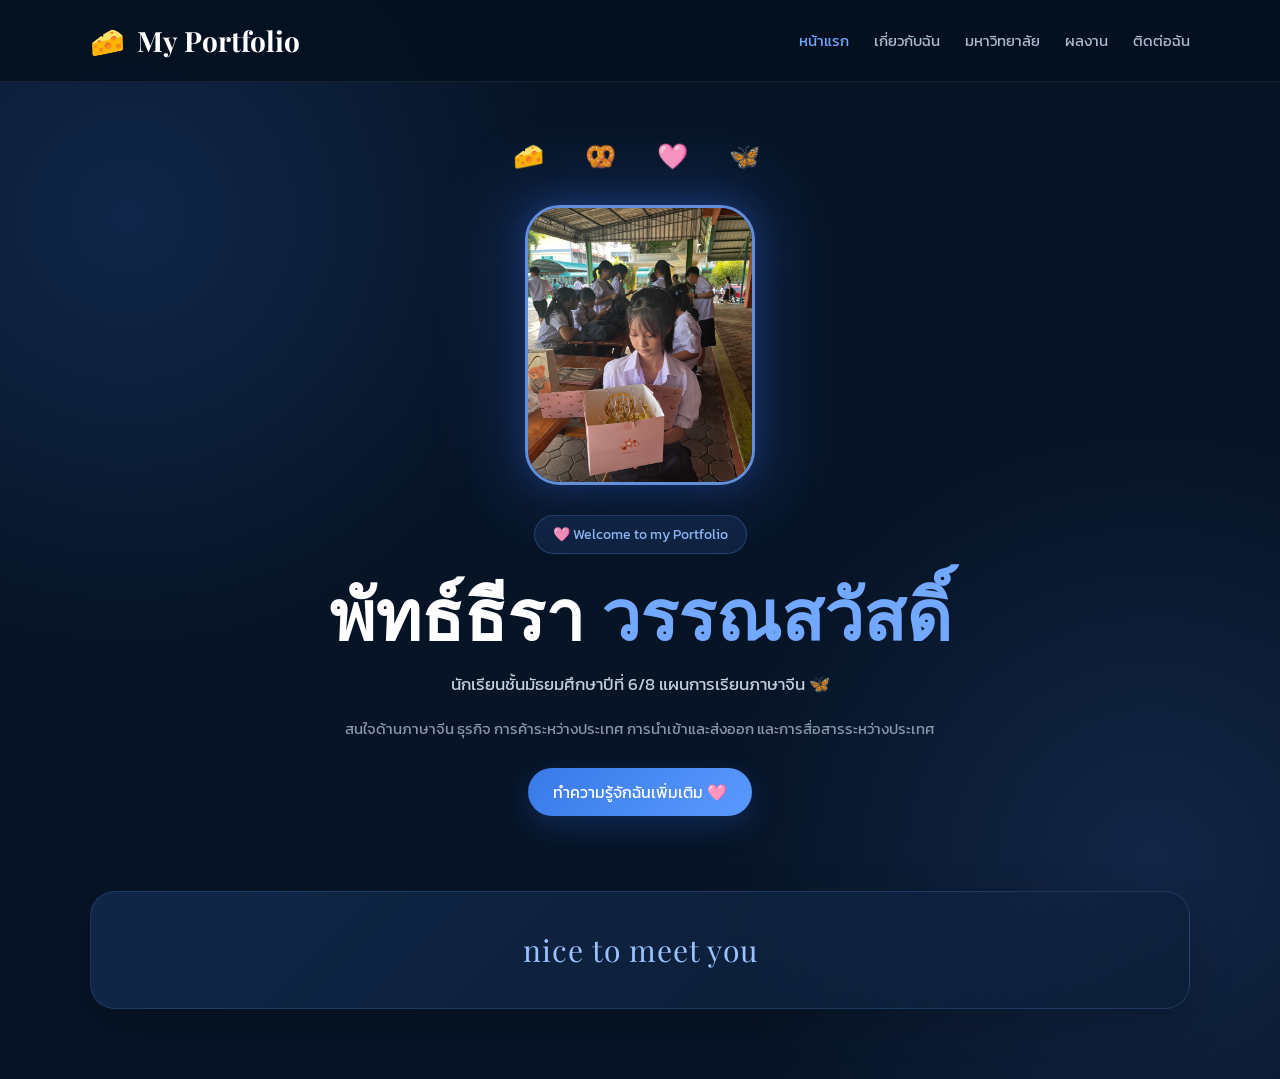
==== commit ac55cad8: "Rename indek.html to index.html" ====
--- a/index.html
+++ b/index.html
@@ -1,10 +1,7 @@
 <!DOCTYPE html>
 <html lang="th">
-
 <head>
-
     <meta charset="UTF-8">
-
     <meta name="viewport" content="width=device-width, initial-scale=1.0">
 
     <title>My Portfolio | พัทธ์ธีรา วรรณสวัสดิ์</title>
@@ -12,7 +9,6 @@
     <link href="https://fonts.googleapis.com/css2?family=Kanit:wght@300;400;500;600&family=Playfair+Display:wght@500;600;700&display=swap" rel="stylesheet">
 
     <style>
-
         * {
             margin: 0;
             padding: 0;
@@ -25,1544 +21,36 @@
 
         body {
             font-family: 'Kanit', sans-serif;
-
             background:
                 radial-gradient(
                     circle at 10% 20%,
                     rgba(45, 95, 180, 0.25),
                     transparent 30%
                 ),
-
                 radial-gradient(
                     circle at 90% 80%,
                     rgba(70, 120, 220, 0.18),
                     transparent 30%
                 ),
-
                 #071426;
 
-            color: #ffffff;
-
-            min-height: 100vh;
-
-            overflow-x: hidden;
-        }
-
-
-        /* =========================
-           HEADER
-        ========================= */
-
-        header {
-            width: 100%;
-
-            padding: 22px 7%;
-
-            display: flex;
-
-            align-items: center;
-
-            justify-content: space-between;
-
-            border-bottom: 1px solid rgba(255,255,255,0.08);
-
-            background: rgba(5,17,32,0.88);
-
-            backdrop-filter: blur(15px);
-
-            position: sticky;
-
-            top: 0;
-
-            z-index: 100;
-        }
-
-
-        .logo {
-            text-decoration: none;
-
-            color: #ffffff;
-
-            font-family: 'Playfair Display', serif;
-
-            font-size: 30px;
-
-            font-weight: 700;
-        }
-
-
-        .logo span {
-            margin-left: 6px;
-        }
-
-
-        nav {
-            display: flex;
-
-            gap: 28px;
-        }
-
-
-        nav a {
-            text-decoration: none;
-
-            color: #aebbd0;
-
-            font-size: 15px;
-
-            transition: 0.3s;
-        }
-
-
-        nav a:hover,
-        nav a.active {
-            color: #72a8ff;
-        }
-
-
-        /* =========================
-           MAIN
-        ========================= */
-
-        main {
-            width: 100%;
-        }
-
-
-        .container {
-            width: min(1100px, 90%);
-
-            margin: auto;
-
-            padding: 55px 0 70px;
-
-            position: relative;
-        }
-
-
-        /* =========================
-           DECORATION
-        ========================= */
-
-        .decor {
-            position: absolute;
-
-            font-size: 28px;
-
-            opacity: 0.6;
-
-            pointer-events: none;
-
-            animation: float 4s ease-in-out infinite;
-        }
-
-
-        .decor-one {
-            top: 170px;
-
-            left: 2%;
-        }
-
-
-        .decor-two {
-            top: 280px;
-
-            right: 2%;
-
-            animation-delay: 1s;
-        }
-
-
-        .decor-three {
-            top: 520px;
-
-            left: 4%;
-
-            animation-delay: 2s;
-        }
-
-
-        .decor-four {
-            top: 620px;
-
-            right: 5%;
-
-            animation-delay: 1.5s;
-        }
-
-
-        @keyframes float {
-
-            0%, 100% {
-                transform: translateY(0);
-            }
-
-            50% {
-                transform: translateY(-12px);
-            }
-
-        }
-
-
-        /* =========================
-           TOP EMOJI
-        ========================= */
-
-        .top-decoration {
-            text-align: center;
-
-            font-size: 25px;
-
-            letter-spacing: 10px;
-
-            margin-bottom: 30px;
-        }
-
-
-        /* =========================
-           PROFILE PHOTO
-        ========================= */
-
-        .photo-area {
-            position: relative;
-
-            width: 230px;
-
-            height: 280px;
-
-            margin: 0 auto 30px;
-        }
-
-
-        .photo-glow {
-            position: absolute;
-
-            inset: -20px;
-
-            border-radius: 40px;
-
-            background: rgba(70,130,255,0.22);
-
-            filter: blur(35px);
-        }
-
-
-        .profile-photo {
-            position: relative;
-
-            width: 100%;
-
-            height: 100%;
-
-            object-fit: cover;
-
-            display: block;
-
-            border-radius: 35px;
-
-            border: 3px solid rgba(120,170,255,0.8);
-
-            box-shadow:
-                0 0 30px rgba(50,120,255,0.3),
-                0 20px 60px rgba(0,0,0,0.4);
-        }
-
-
-        /* =========================
-           HERO
-        ========================= */
-
-        .hero {
-            text-align: center;
-        }
-
-
-        .welcome {
-            display: inline-block;
-
-            padding: 8px 18px;
-
-            border-radius: 30px;
-
-            background: rgba(65,120,220,0.14);
-
-            border: 1px solid rgba(100,160,255,0.25);
-
-            color: #9bc2ff;
-
-            font-size: 14px;
-
-            margin-bottom: 18px;
-        }
-
-
-        h1 {
-            font-family: 'Playfair Display', serif;
-
-            font-size: clamp(40px, 7vw, 70px);
-
-            font-weight: 600;
-
-            line-height: 1.15;
-
-            margin-bottom: 15px;
-        }
-
-
-        h1 span {
-            color: #72a8ff;
-        }
-
-
-        .hero-subtitle {
-            color: #c3cfdf;
-
-            font-size: 17px;
-
-            line-height: 1.9;
-
-            max-width: 700px;
-
-            margin: auto;
-        }
-
-
-        .hero-description {
-            color: #8998ad;
-
-            font-size: 15px;
-
-            line-height: 1.9;
-
-            max-width: 680px;
-
-            margin: 15px auto 25px;
-        }
-
-
-        /* =========================
-           BUTTON
-        ========================= */
-
-        .main-button {
-            display: inline-block;
-
-            text-decoration: none;
-
-            color: #ffffff;
-
-            background:
-                linear-gradient(
-                    135deg,
-                    #3979e8,
-                    #5a9aff
-                );
-
-            padding: 12px 25px;
-
-            border-radius: 30px;
-
-            box-shadow:
-                0 10px 30px rgba(40,100,220,0.25);
-
-            transition: 0.3s;
-        }
-
-
-        .main-button:hover {
-            transform: translateY(-3px);
-
-            box-shadow:
-                0 15px 35px rgba(40,100,220,0.4);
-        }
-
-
-        /* =========================
-           NICE TO MEET YOU
-        ========================= */
-
-        .end-section {
-            margin-top: 75px;
-        }
-
-
-        .nice-card {
-            padding: 38px;
-
-            border-radius: 25px;
-
-            text-align: center;
-
-            background:
-                linear-gradient(
-                    135deg,
-                    rgba(35,75,135,0.35),
-                    rgba(12,30,55,0.75)
-                );
-
-            border: 1px solid rgba(110,165,255,0.18);
-
-            box-shadow:
-                0 15px 45px rgba(0,0,0,0.18);
-        }
-
-
-        .nice-title {
-            font-family: 'Playfair Display', serif;
-
-            font-size: 30px;
-
-            color: #9bc2ff;
-
-            letter-spacing: 1px;
-        }
-
-
-        /* =========================
-           MOBILE
-        ========================= */
-
-        @media (max-width: 768px) {
-
-            header {
-                padding: 18px 5%;
-
-                flex-direction: column;
-
-                gap: 15px;
-            }
-
-
-            .logo {
-                font-size: 27px;
-            }
-
-
-            nav {
-                gap: 14px;
-
-                flex-wrap: wrap;
-
-                justify-content: center;
-            }
-
-
-            nav a {
-                font-size: 13px;
-            }
-
-
-            .container {
-                width: 90%;
-
-                padding-top: 35px;
-            }
-
-
-            .top-decoration {
-                font-size: 21px;
-
-                letter-spacing: 6px;
-            }
-
-
-            .photo-area {
-                width: 190px;
-
-                height: 235px;
-            }
-
-
-            h1 {
-                font-size: 42px;
-            }
-
-
-            .hero-subtitle {
-                font-size: 15px;
-            }
-
-
-            .hero-description {
-                font-size: 14px;
-            }
-
-
-            .nice-title {
-                font-size: 26px;
-            }
-
-
-            .decor {
-                font-size: 22px;
-            }
-
-        }
-
-    </style>
-
-</head>
-
-
-<body>
-
-
-    <!-- =========================
-         HEADER
-    ========================= -->
-
-    <header>
-
-        <a href="./index.html" class="logo">
-            🧀 <span>My Portfolio</span>
-        </a>
-
-
-        <nav>
-
-            <a href="./index.html" class="active">
-                หน้าแรก
-            </a>
-
-
-            <a href="./profile.html">
-                เกี่ยวกับฉัน
-            </a>
-
-
-            <a href="./education.html">
-                มหาวิทยาลัย
-            </a>
-
-
-            <a href="./activities.html">
-                ผลงาน
-            </a>
-
-
-            <a href="./contact.html">
-                ติดต่อฉัน
-            </a>
-
-        </nav>
-
-    </header>
-
-
-
-    <!-- =========================
-         MAIN
-    ========================= -->
-
-    <main>
-
-        <div class="container">
-
-
-            <!-- DECORATION -->
-
-            <div class="decor decor-one">
-                🦋
-            </div>
-
-
-            <div class="decor decor-two">
-                🩷
-            </div>
-
-
-            <div class="decor decor-three">
-                🥨
-            </div>
-
-
-            <div class="decor decor-four">
-                🧀
-            </div>
-
-
-
-            <!-- TOP EMOJI -->
-
-            <div class="top-decoration">
-                🧀　🥨　🩷　🦋
-            </div>
-
-
-
-            <!-- PROFILE PHOTO -->
-
-            <div class="photo-area">
-
-                <div class="photo-glow"></div>
-
-                <img
-                    class="profile-photo"
-                    src="./IMG_3814.jpeg"
-                    alt="รูปโปรไฟล์ของพัทธ์ธีรา"
-                >
-
-            </div>
-
-
-
-            <!-- HERO -->
-
-            <section class="hero">
-
-                <div class="welcome">
-                    🩷 Welcome to my Portfolio
-                </div>
-
-
-                <h1>
-                    พัทธ์ธีรา
-                    <span>วรรณสวัสดิ์</span>
-                </h1>
-
-
-                <p class="hero-subtitle">
-                    นักเรียนชั้นมัธยมศึกษาปีที่ 6/8
-                    แผนการเรียนภาษาจีน 🦋
-                </p>
-
-
-                <p class="hero-description">
-                    สนใจด้านภาษาจีน ธุรกิจ
-                    การค้าระหว่างประเทศ
-                    การนำเข้าและส่งออก
-                    และการสื่อสารระหว่างประเทศ
-                </p>
-
-
-                <a
-                    href="./profile.html"
-                    class="main-button"
-                >
-                    ทำความรู้จักฉันเพิ่มเติม 🩷
-                </a>
-
-            </section>
-
-
-
-            <!-- =========================
-                 END
-            ========================= -->
-
-            <section class="end-section">
-
-                <div class="nice-card">
-
-                    <div class="nice-title">
-                        nice to meet you
-                    </div>
-
-                </div>
-
-            </section>
-
-
-        </div>
-
-    </main>
-
-
-</body>
-
-</html><!DOCTYPE html>
-<html lang="th">
-
-<head>
-
-    <meta charset="UTF-8">
-
-    <meta name="viewport" content="width=device-width, initial-scale=1.0">
-
-    <title>My Portfolio | พัทธ์ธีรา วรรณสวัสดิ์</title>
-
-    <link href="https://fonts.googleapis.com/css2?family=Kanit:wght@300;400;500;600&family=Playfair+Display:wght@500;600;700&display=swap" rel="stylesheet">
-
-
-    <style>
-
-        * {
-            margin: 0;
-            padding: 0;
-            box-sizing: border-box;
-        }
-
-
-        html {
-            scroll-behavior: smooth;
-        }
-
-
-        body {
-
-            font-family: 'Kanit', sans-serif;
-
-            background:
-                radial-gradient(
-                    circle at 10% 20%,
-                    rgba(45, 95, 180, 0.25),
-                    transparent 30%
-                ),
-
-                radial-gradient(
-                    circle at 90% 80%,
-                    rgba(70, 120, 220, 0.18),
-                    transparent 30%
-                ),
-
-                #071426;
-
-            color: #ffffff;
-
-            min-height: 100vh;
-
-            overflow-x: hidden;
-
-        }
-
-
-        /* =========================
-           HEADER
-        ========================= */
-
-        header {
-
-            width: 100%;
-
-            padding: 22px 7%;
-
-            display: flex;
-
-            align-items: center;
-
-            justify-content: space-between;
-
-            border-bottom: 1px solid rgba(255,255,255,0.08);
-
-            background: rgba(5,17,32,0.88);
-
-            backdrop-filter: blur(15px);
-
-            position: sticky;
-
-            top: 0;
-
-            z-index: 100;
-
-        }
-
-
-        .logo {
-
-            text-decoration: none;
-
-            color: #ffffff;
-
-            font-family: 'Playfair Display', serif;
-
-            font-size: 30px;
-
-            font-weight: 700;
-
-        }
-
-
-        .logo span {
-
-            margin-left: 6px;
-
-        }
-
-
-        nav {
-
-            display: flex;
-
-            gap: 28px;
-
-        }
-
-
-        nav a {
-
-            text-decoration: none;
-
-            color: #aebbd0;
-
-            font-size: 15px;
-
-            transition: 0.3s;
-
-        }
-
-
-        nav a:hover,
-
-        nav a.active {
-
-            color: #72a8ff;
-
-        }
-
-
-        /* =========================
-           MAIN
-        ========================= */
-
-        main {
-
-            width: 100%;
-
-        }
-
-
-        .container {
-
-            width: min(1100px, 90%);
-
-            margin: auto;
-
-            padding: 55px 0 70px;
-
-            position: relative;
-
-        }
-
-
-        /* =========================
-           DECORATION
-        ========================= */
-
-        .decor {
-
-            position: absolute;
-
-            font-size: 28px;
-
-            opacity: 0.6;
-
-            pointer-events: none;
-
-            animation: float 4s ease-in-out infinite;
-
-        }
-
-
-        .decor-one {
-
-            top: 170px;
-
-            left: 2%;
-
-        }
-
-
-        .decor-two {
-
-            top: 280px;
-
-            right: 2%;
-
-            animation-delay: 1s;
-
-        }
-
-
-        .decor-three {
-
-            top: 520px;
-
-            left: 4%;
-
-            animation-delay: 2s;
-
-        }
-
-
-        .decor-four {
-
-            top: 620px;
-
-            right: 5%;
-
-            animation-delay: 1.5s;
-
-        }
-
-
-        @keyframes float {
-
-            0%, 100% {
-
-                transform: translateY(0);
-
-            }
-
-            50% {
-
-                transform: translateY(-12px);
-
-            }
-
-        }
-
-
-        /* =========================
-           TOP EMOJI
-        ========================= */
-
-        .top-decoration {
-
-            text-align: center;
-
-            font-size: 25px;
-
-            letter-spacing: 10px;
-
-            margin-bottom: 30px;
-
-        }
-
-
-        /* =========================
-           PROFILE PHOTO
-        ========================= */
-
-        .photo-area {
-
-            position: relative;
-
-            width: 230px;
-
-            height: 280px;
-
-            margin: 0 auto 30px;
-
-        }
-
-
-        .photo-glow {
-
-            position: absolute;
-
-            inset: -20px;
-
-            border-radius: 40px;
-
-            background: rgba(70,130,255,0.22);
-
-            filter: blur(35px);
-
-        }
-
-
-        .profile-photo {
-
-            position: relative;
-
-            width: 100%;
-
-            height: 100%;
-
-            object-fit: cover;
-
-            display: block;
-
-            border-radius: 35px;
-
-            border: 3px solid rgba(120,170,255,0.8);
-
-            box-shadow:
-
-                0 0 30px rgba(50,120,255,0.3),
-
-                0 20px 60px rgba(0,0,0,0.4);
-
-        }
-
-
-        /* =========================
-           HERO
-        ========================= */
-
-        .hero {
-
-            text-align: center;
-
-        }
-
-
-        .welcome {
-
-            display: inline-block;
-
-            padding: 8px 18px;
-
-            border-radius: 30px;
-
-            background: rgba(65,120,220,0.14);
-
-            border: 1px solid rgba(100,160,255,0.25);
-
-            color: #9bc2ff;
-
-            font-size: 14px;
-
-            margin-bottom: 18px;
-
-        }
-
-
-        h1 {
-
-            font-family: 'Playfair Display', serif;
-
-            font-size: clamp(40px, 7vw, 70px);
-
-            font-weight: 600;
-
-            line-height: 1.15;
-
-            margin-bottom: 15px;
-
-        }
-
-
-        h1 span {
-
-            color: #72a8ff;
-
-        }
-
-
-        .hero-subtitle {
-
-            color: #c3cfdf;
-
-            font-size: 17px;
-
-            line-height: 1.9;
-
-            max-width: 700px;
-
-            margin: auto;
-
-        }
-
-
-        .hero-description {
-
-            color: #8998ad;
-
-            font-size: 15px;
-
-            line-height: 1.9;
-
-            max-width: 680px;
-
-            margin: 15px auto 25px;
-
-        }
-
-
-        /* =========================
-           BUTTON
-        ========================= */
-
-        .main-button {
-
-            display: inline-block;
-
-            text-decoration: none;
-
-            color: #ffffff;
-
-            background:
-
-                linear-gradient(
-
-                    135deg,
-
-                    #3979e8,
-
-                    #5a9aff
-
-                );
-
-            padding: 12px 25px;
-
-            border-radius: 30px;
-
-            box-shadow:
-
-                0 10px 30px rgba(40,100,220,0.25);
-
-            transition: 0.3s;
-
-        }
-
-
-        .main-button:hover {
-
-            transform: translateY(-3px);
-
-            box-shadow:
-
-                0 15px 35px rgba(40,100,220,0.4);
-
-        }
-
-
-        /* =========================
-           NICE TO MEET YOU
-        ========================= */
-
-        .end-section {
-
-            margin-top: 75px;
-
-        }
-
-
-        .nice-card {
-
-            padding: 38px;
-
-            border-radius: 25px;
-
-            text-align: center;
-
-            background:
-
-                linear-gradient(
-
-                    135deg,
-
-                    rgba(35,75,135,0.35),
-
-                    rgba(12,30,55,0.75)
-
-                );
-
-            border: 1px solid rgba(110,165,255,0.18);
-
-            box-shadow:
-
-                0 15px 45px rgba(0,0,0,0.18);
-
-        }
-
-
-        .nice-title {
-
-            font-family: 'Playfair Display', serif;
-
-            font-size: 30px;
-
-            color: #9bc2ff;
-
-            letter-spacing: 1px;
-
-        }
-
-
-        /* =========================
-           MOBILE
-        ========================= */
-
-        @media (max-width: 768px) {
-
-
-            header {
-
-                padding: 18px 5%;
-
-                flex-direction: column;
-
-                gap: 15px;
-
-            }
-
-
-            .logo {
-
-                font-size: 27px;
-
-            }
-
-
-            nav {
-
-                gap: 14px;
-
-                flex-wrap: wrap;
-
-                justify-content: center;
-
-            }
-
-
-            nav a {
-
-                font-size: 13px;
-
-            }
-
-
-            .container {
-
-                width: 90%;
-
-                padding-top: 35px;
-
-            }
-
-
-            .top-decoration {
-
-                font-size: 21px;
-
-                letter-spacing: 6px;
-
-            }
-
-
-            .photo-area {
-
-                width: 190px;
-
-                height: 235px;
-
-            }
-
-
-            h1 {
-
-                font-size: 42px;
-
-            }
-
-
-            .hero-subtitle {
-
-                font-size: 15px;
-
-            }
-
-
-            .hero-description {
-
-                font-size: 14px;
-
-            }
-
-
-            .nice-title {
-
-                font-size: 26px;
-
-            }
-
-
-            .decor {
-
-                font-size: 22px;
-
-            }
-
-        }
-
-    </style>
-
-</head>
-
-
-<body>
-
-
-    <!-- =========================
-         HEADER
-    ========================= -->
-
-    <header>
-
-
-        <a href="./index.html" class="logo">
-
-            🧀 <span>My Portfolio</span>
-
-        </a>
-
-
-        <nav>
-
-
-            <a href="./index.html" class="active">
-
-                หน้าแรก
-
-            </a>
-
-
-            <a href="./profile.html">
-
-                เกี่ยวกับฉัน
-
-            </a>
-
-
-            <a href="./education.html">
-
-                การศึกษา
-
-            </a>
-
-
-            <a href="./activities.html">
-
-                ผลงาน
-
-            </a>
-
-
-            <a href="./contact.html">
-
-                ติดต่อฉัน
-
-            </a>
-
-
-        </nav>
-
-
-    </header>
-
-
-
-    <!-- =========================
-         MAIN
-    ========================= -->
-
-    <main>
-
-
-        <div class="container">
-
-
-            <!-- DECORATION -->
-
-            <div class="decor decor-one">
-
-                🦋
-
-            </div>
-
-
-            <div class="decor decor-two">
-
-                🩷
-
-            </div>
-
-
-            <div class="decor decor-three">
-
-                🥨
-
-            </div>
-
-
-            <div class="decor decor-four">
-
-                🧀
-
-            </div>
-
-
-
-            <!-- TOP EMOJI -->
-
-            <div class="top-decoration">
-
-                🧀　🥨　🩷　🦋
-
-            </div>
-
-
-
-            <!-- PROFILE PHOTO -->
-
-            <div class="photo-area">
-
-
-                <div class="photo-glow"></div>
-
-
-                <img
-
-                    class="profile-photo"
-
-                    src="./IMG_3814.jpeg"
-
-                    alt="รูปโปรไฟล์ของพัทธ์ธีรา"
-
-                >
-
-
-            </div>
-
-
-
-            <!-- HERO -->
-
-            <section class="hero">
-
-
-                <div class="welcome">
-
-                    🩷 Welcome to my Portfolio
-
-                </div>
-
-
-                <h1>
-
-                    พัทธ์ธีรา
-
-                    <span>
-
-                        วรรณสวัสดิ์
-
-                    </span>
-
-                </h1>
-
-
-                <p class="hero-subtitle">
-
-                    นักเรียนชั้นมัธยมศึกษาปีที่ 6/8
-
-                    แผนการเรียนภาษาจีน 🦋
-
-                </p>
-
-
-                <p class="hero-description">
-
-                    สนใจด้านภาษาจีน ธุรกิจ
-
-                    การค้าระหว่างประเทศ
-
-                    การนำเข้าและส่งออก
-
-                    และการสื่อสารระหว่างประเทศ
-
-                </p>
-
-
-
-                <!-- กดแล้วไปหน้าเกี่ยวกับฉัน -->
-
-                <a
-
-                    href="./profile.html"
-
-                    class="main-button"
-
-                >
-
-                    ทำความรู้จักฉันเพิ่มเติม 🩷
-
-                </a>
-
-
-            </section>
-
-
-
-            <!-- =========================
-                 END OF INDEX PAGE
-            ========================= -->
-
-            <section class="end-section">
-
-
-                <div class="nice-card">
-
-
-                    <div class="nice-title">
-
-                        nice to meet you
-
-                    </div>
-
-
-                </div>
-
-
-            </section>
-
-
-        </div>
-
-
-    </main>
-
-
-</body>
-
-</html><!DOCTYPE html>
-<html lang="th">
-
-<head>
-    <meta charset="UTF-8">
-    <meta name="viewport" content="width=device-width, initial-scale=1.0">
-
-    <title>My Portfolio | พัทธ์ธีรา วรรณสวัสดิ์</title>
-
-    <link href="https://fonts.googleapis.com/css2?family=Kanit:wght@300;400;500;600&family=Playfair+Display:wght@500;600;700&display=swap" rel="stylesheet">
-
-    <style>
-
-        * {
-            margin: 0;
-            padding: 0;
-            box-sizing: border-box;
-        }
-
-        html {
-            scroll-behavior: smooth;
-        }
-
-        body {
-            font-family: 'Kanit', sans-serif;
-            background:
-                radial-gradient(circle at 10% 20%, rgba(45, 95, 180, 0.25), transparent 30%),
-                radial-gradient(circle at 90% 80%, rgba(70, 120, 220, 0.18), transparent 30%),
-                #071426;
-            color: #ffffff;
+            color: white;
             min-height: 100vh;
             overflow-x: hidden;
         }
 
-        /* =========================
-           HEADER
-        ========================= */
-
+        /* HEADER */
         header {
             width: 100%;
             padding: 22px 7%;
+
             display: flex;
             align-items: center;
             justify-content: space-between;
+
             border-bottom: 1px solid rgba(255,255,255,0.08);
-            background: rgba(5, 17, 32, 0.85);
-            backdrop-filter: blur(15px);
+            background: rgba(5,17,32,0.92);
+
             position: sticky;
             top: 0;
             z-index: 100;
@@ -1570,18 +58,20 @@
 
         .logo {
             text-decoration: none;
-            color: #ffffff;
-            font-size: 21px;
-            font-weight: 600;
+            color: white;
+
+            font-family: 'Playfair Display', serif;
+            font-size: 28px;
+            font-weight: 700;
         }
 
         .logo span {
-            margin-left: 6px;
+            margin-left: 5px;
         }
 
         nav {
             display: flex;
-            gap: 28px;
+            gap: 25px;
         }
 
         nav a {
@@ -1596,10 +86,7 @@
             color: #72a8ff;
         }
 
-        /* =========================
-           MAIN
-        ========================= */
-
+        /* MAIN */
         main {
             width: 100%;
         }
@@ -1607,119 +94,84 @@
         .container {
             width: min(1100px, 90%);
             margin: auto;
-            padding: 45px 0 70px;
-            position: relative;
-        }
-
-        /* =========================
-           DECORATION
-        ========================= */
-
+            padding: 55px 0 70px;
+        }
+
+        /* DECORATION */
         .top-decoration {
             text-align: center;
             font-size: 25px;
-            letter-spacing: 12px;
-            margin-bottom: 35px;
-        }
-
-        .decor {
-            position: absolute;
-            font-size: 28px;
-            opacity: 0.65;
-            animation: float 4s ease-in-out infinite;
-        }
-
-        .decor-one {
-            top: 170px;
-            left: 2%;
-        }
-
-        .decor-two {
-            top: 270px;
-            right: 2%;
-            animation-delay: 1s;
-        }
-
-        .decor-three {
-            top: 520px;
-            left: 4%;
-            animation-delay: 2s;
-        }
-
-        .decor-four {
-            top: 620px;
-            right: 5%;
-            animation-delay: 1.5s;
-        }
-
-        @keyframes float {
-
-            0%, 100% {
-                transform: translateY(0);
-            }
-
-            50% {
-                transform: translateY(-12px);
-            }
-
-        }
-
-        /* =========================
-           PROFILE PHOTO
-        ========================= */
-
+            letter-spacing: 8px;
+            margin-bottom: 30px;
+        }
+
+        /* PHOTO */
         .photo-area {
-            position: relative;
             width: 230px;
             height: 280px;
             margin: 0 auto 30px;
+
+            position: relative;
         }
 
         .photo-glow {
             position: absolute;
             inset: -20px;
+
             border-radius: 40px;
-            background: rgba(70, 130, 255, 0.22);
+            background: rgba(70,130,255,0.22);
             filter: blur(35px);
         }
 
         .profile-photo {
             position: relative;
+
             width: 100%;
             height: 100%;
+
             object-fit: cover;
             display: block;
+
             border-radius: 35px;
-            border: 3px solid rgba(120, 170, 255, 0.8);
+            border: 3px solid rgba(120,170,255,0.8);
+
             box-shadow:
-                0 0 30px rgba(50, 120, 255, 0.3),
+                0 0 30px rgba(50,120,255,0.3),
                 0 20px 60px rgba(0,0,0,0.4);
         }
 
-        /* =========================
-           HERO
-        ========================= */
-
+        /* ถ้าหารูปไม่เจอ จะไม่ทำให้หน้าเว็บพัง */
+        .profile-photo.hide {
+            display: none;
+        }
+
+        /* HERO */
         .hero {
             text-align: center;
         }
 
         .welcome {
             display: inline-block;
+
             padding: 8px 18px;
             border-radius: 30px;
-            background: rgba(65, 120, 220, 0.14);
-            border: 1px solid rgba(100, 160, 255, 0.25);
+
+            background: rgba(65,120,220,0.14);
+            border: 1px solid rgba(100,160,255,0.25);
+
             color: #9bc2ff;
             font-size: 14px;
+
             margin-bottom: 18px;
         }
 
         h1 {
             font-family: 'Playfair Display', serif;
+
             font-size: clamp(40px, 7vw, 70px);
             font-weight: 600;
             line-height: 1.15;
+
             margin-bottom: 15px;
         }
 
@@ -1729,125 +181,84 @@
 
         .hero-subtitle {
             color: #c3cfdf;
+
             font-size: 17px;
             line-height: 1.9;
+
             max-width: 700px;
             margin: auto;
         }
 
         .hero-description {
             color: #8998ad;
+
             font-size: 15px;
             line-height: 1.9;
+
             max-width: 680px;
             margin: 15px auto 25px;
         }
 
+        /* BUTTON */
         .main-button {
             display: inline-block;
+
             text-decoration: none;
-            color: #ffffff;
-            background: linear-gradient(135deg, #3979e8, #5a9aff);
+            color: white;
+
+            background: linear-gradient(
+                135deg,
+                #3979e8,
+                #5a9aff
+            );
+
             padding: 12px 25px;
             border-radius: 30px;
-            box-shadow: 0 10px 30px rgba(40, 100, 220, 0.25);
+
+            box-shadow:
+                0 10px 30px rgba(40,100,220,0.25);
+
             transition: 0.3s;
         }
 
         .main-button:hover {
             transform: translateY(-3px);
-            box-shadow: 0 15px 35px rgba(40, 100, 220, 0.4);
-        }
-
-        /* =========================
-           ABOUT
-        ========================= */
-
-        .intro-section {
-            margin-top: 100px;
-        }
-
-        .section-title {
-            text-align: center;
-            font-size: 35px;
-            font-weight: 500;
-            margin-bottom: 35px;
-        }
-
-        .section-title span {
-            color: #72a8ff;
-            margin-left: 7px;
-        }
-
-        .info-grid {
-            display: grid;
-            grid-template-columns: repeat(2, 1fr);
-            gap: 25px;
-        }
-
-        .info-card {
-            background: rgba(15, 35, 60, 0.72);
-            border: 1px solid rgba(120, 165, 230, 0.15);
-            border-radius: 25px;
-            padding: 30px;
-            text-align: center;
-            transition: 0.3s;
-            backdrop-filter: blur(10px);
-        }
-
-        .info-card:hover {
-            transform: translateY(-5px);
-            border-color: rgba(100, 160, 255, 0.4);
-            box-shadow: 0 15px 40px rgba(0,0,0,0.2);
-        }
-
-        .info-icon {
-            font-size: 38px;
-            margin-bottom: 15px;
-        }
-
-        .info-card h3 {
-            font-size: 21px;
-            font-weight: 500;
-            margin-bottom: 12px;
-            color: #ffffff;
-        }
-
-        .info-card p {
-            color: #aebbd0;
-            font-size: 15px;
-            line-height: 1.9;
-        }
-
-        /* =========================
-           NICE TO MISS YOU
-        ========================= */
+
+            box-shadow:
+                0 15px 35px rgba(40,100,220,0.4);
+        }
+
+        /* END CARD */
+        .end-section {
+            margin-top: 75px;
+        }
 
         .nice-card {
-            margin-top: 35px;
-            padding: 35px;
+            padding: 38px;
+
             border-radius: 25px;
             text-align: center;
-            background:
-                linear-gradient(
-                    135deg,
-                    rgba(35, 75, 135, 0.35),
-                    rgba(12, 30, 55, 0.75)
-                );
-            border: 1px solid rgba(110, 165, 255, 0.18);
+
+            background: linear-gradient(
+                135deg,
+                rgba(35,75,135,0.35),
+                rgba(12,30,55,0.75)
+            );
+
+            border: 1px solid rgba(110,165,255,0.18);
+
+            box-shadow:
+                0 15px 45px rgba(0,0,0,0.18);
         }
 
         .nice-title {
             font-family: 'Playfair Display', serif;
-            font-size: 27px;
+            font-size: 30px;
             color: #9bc2ff;
             letter-spacing: 1px;
         }
 
-        /* =========================
-           MOBILE
-        ========================= */
-
+        /* MOBILE */
         @media (max-width: 768px) {
 
             header {
@@ -1856,8 +267,12 @@
                 gap: 15px;
             }
 
+            .logo {
+                font-size: 27px;
+            }
+
             nav {
-                gap: 15px;
+                gap: 14px;
                 flex-wrap: wrap;
                 justify-content: center;
             }
@@ -1868,12 +283,7 @@
 
             .container {
                 width: 90%;
-                padding-top: 30px;
-            }
-
-            .top-decoration {
-                font-size: 21px;
-                letter-spacing: 6px;
+                padding-top: 35px;
             }
 
             .photo-area {
@@ -1889,136 +299,107 @@
                 font-size: 15px;
             }
 
-            .info-grid {
-                grid-template-columns: 1fr;
-            }
-
-            .section-title {
-                font-size: 30px;
-            }
-
-            .decor {
-                font-size: 22px;
-            }
-
-            .decor-one {
-                left: 0;
-            }
-
-            .decor-two {
-                right: 0;
-            }
-
-        }
-
+            .hero-description {
+                font-size: 14px;
+            }
+
+            .nice-title {
+                font-size: 26px;
+            }
+        }
     </style>
 </head>
 
-
 <body>
 
-    <!-- HEADER -->
-
-    <header>
-
-        <a href="index.html" class="logo">
-            🧀 <span>My Portfolio</span>
-        </a>
-
-        <nav>
-            <a href="index.html" class="active">หน้าแรก</a>
-            <a href="profile.html">เกี่ยวกับฉัน</a>
-            <a href="education.html">มหาวิทยาลัย</a>
-            <a href="activities.html">ผลงาน</a>
-            <a href="contact.html">ติดต่อฉัน</a>
-        </nav>
-
-    </header>
-
-
-    <!-- MAIN -->
-
-    <main>
-
-        <div class="container">
-
-            <!-- ตกแต่ง -->
-
-            <div class="decor decor-one">🦋</div>
-            <div class="decor decor-two">🩷</div>
-            <div class="decor decor-three">🥨</div>
-            <div class="decor decor-four">🧀</div>
-
-
-            <div class="top-decoration">
-                🧀　🥨　🩷　🦋
+<header>
+
+    <a href="./index.html" class="logo">
+        🧀 <span>My Portfolio</span>
+    </a>
+
+    <nav>
+        <a href="./index.html" class="active">หน้าแรก</a>
+        <a href="./profile.html">เกี่ยวกับฉัน</a>
+        <a href="./education.html">มหาวิทยาลัย</a>
+        <a href="./activities.html">ผลงาน</a>
+        <a href="./contact.html">ติดต่อฉัน</a>
+    </nav>
+
+</header>
+
+
+<main>
+
+    <div class="container">
+
+        <div class="top-decoration">
+            🧀　🥨　🩷　🦋
+        </div>
+
+
+        <!-- รูปโปรไฟล์ -->
+        <div class="photo-area">
+
+            <div class="photo-glow"></div>
+
+            <img
+                class="profile-photo"
+                src="./IMG_3814.jpeg"
+                alt="รูปโปรไฟล์ของพัทธ์ธีรา"
+                onerror="this.classList.add('hide')"
+            >
+
+        </div>
+
+
+        <!-- HERO -->
+        <section class="hero">
+
+            <div class="welcome">
+                🩷 Welcome to my Portfolio
             </div>
 
-
-            <!-- รูปโปรไฟล์ -->
-
-            <div class="photo-area">
-
-                <div class="photo-glow"></div>
-
-                <img
-                    class="profile-photo"
-                    src="./IMG_3814.jpeg"
-                    alt="รูปโปรไฟล์ของพัทธ์ธีรา"
-                >
+            <h1>
+                พัทธ์ธีรา
+                <span>วรรณสวัสดิ์</span>
+            </h1>
+
+            <p class="hero-subtitle">
+                นักเรียนชั้นมัธยมศึกษาปีที่ 6/8
+                แผนการเรียนภาษาจีน 🦋
+            </p>
+
+            <p class="hero-description">
+                สนใจด้านภาษาจีน ธุรกิจ
+                การค้าระหว่างประเทศ
+                การนำเข้าและส่งออก
+                และการสื่อสารระหว่างประเทศ
+            </p>
+
+            <a href="./profile.html" class="main-button">
+                ทำความรู้จักฉันเพิ่มเติม 🩷
+            </a>
+
+        </section>
+
+
+        <!-- END -->
+        <section class="end-section">
+
+            <div class="nice-card">
+
+                <div class="nice-title">
+                    nice to meet you
+                </div>
 
             </div>
 
-
-            <!-- หน้าแรก -->
-
-            <section class="hero">
-
-                <div class="welcome">
-                    🩷 Welcome to my Portfolio
-                </div>
-
-                <h1>
-                    พัทธ์ธีรา <span>วรรณสวัสดิ์</span>
-                </h1>
-
-                <p class="hero-subtitle">
-                    นักเรียนชั้นมัธยมศึกษาปีที่ 6/8
-                    แผนการเรียนภาษาจีน 🦋
-                </p>
-
-                <p class="hero-description">
-                    สนใจด้านภาษาจีน ธุรกิจ
-                    การค้าระหว่างประเทศ
-                    การนำเข้าและส่งออก
-                    และการสื่อสารระหว่างประเทศ
-                </p>
-
-                <a href="profile.html" class="main-button">
-                    ทำความรู้จักฉันเพิ่มเติม 🩷
-                </a>
-
-            </section>
-
-                </div>
-
-
-                <!-- จุดจบของหน้า -->
-
-                <div class="nice-card">
-
-                    <div class="nice-title">
-                        nice to miss you
-                    </div>
-
-                </div>
-
-            </section>
-
-        </div>
-
-    </main>
+        </section>
+
+    </div>
+
+</main>
 
 </body>
-
 </html>
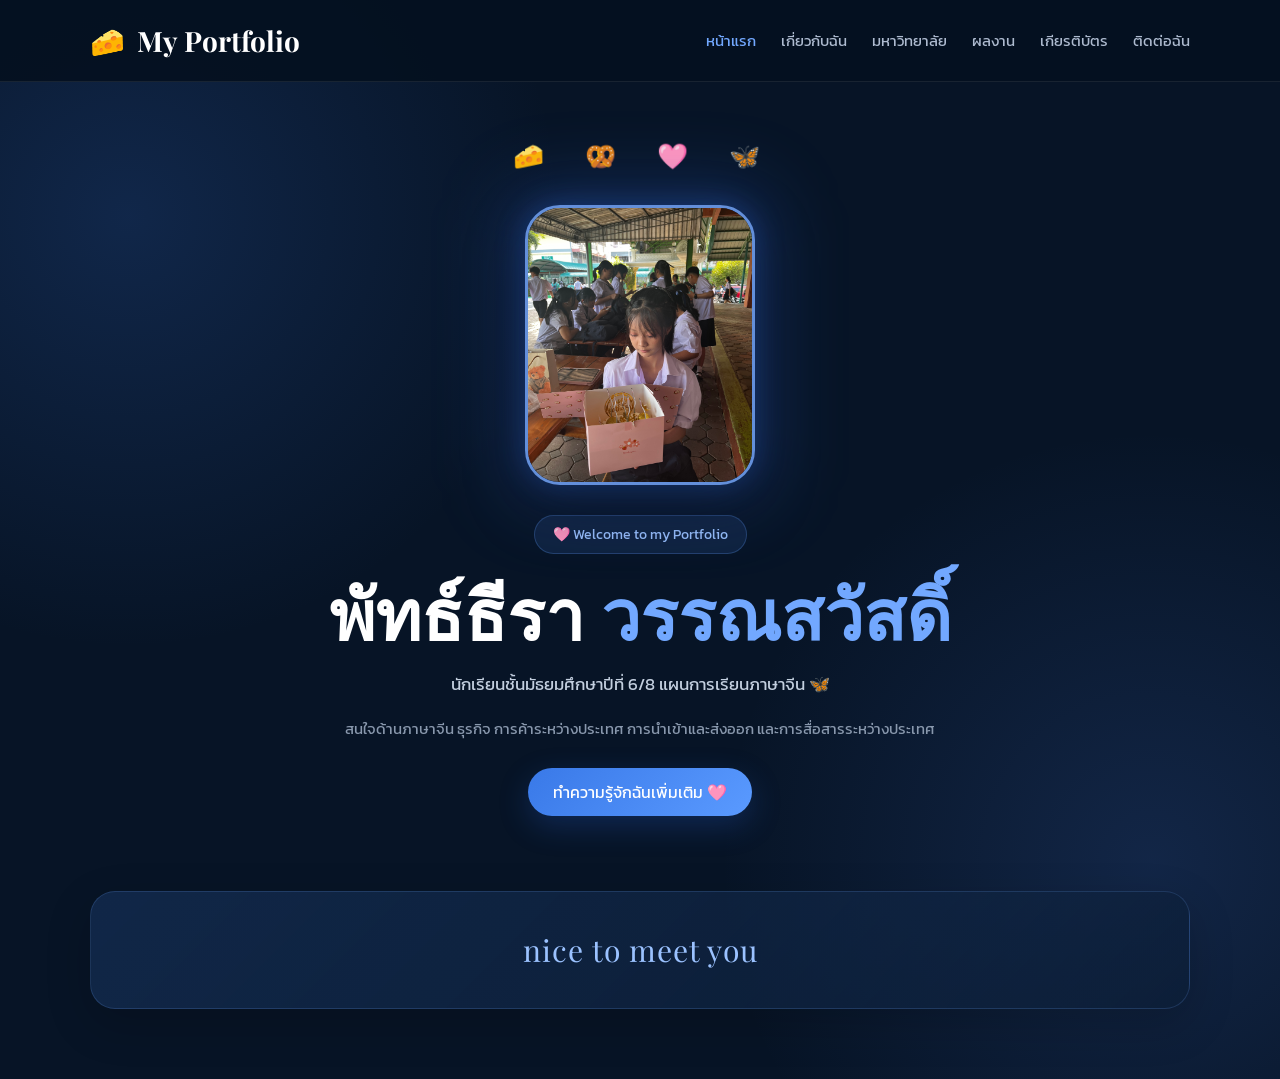
==== commit cc42aa51: "Update index.html" ====
--- a/index.html
+++ b/index.html
@@ -323,6 +323,7 @@
         <a href="./profile.html">เกี่ยวกับฉัน</a>
         <a href="./education.html">มหาวิทยาลัย</a>
         <a href="./activities.html">ผลงาน</a>
+        <a href="./certificates.html">เกียรติบัตร</a>
         <a href="./contact.html">ติดต่อฉัน</a>
     </nav>
 
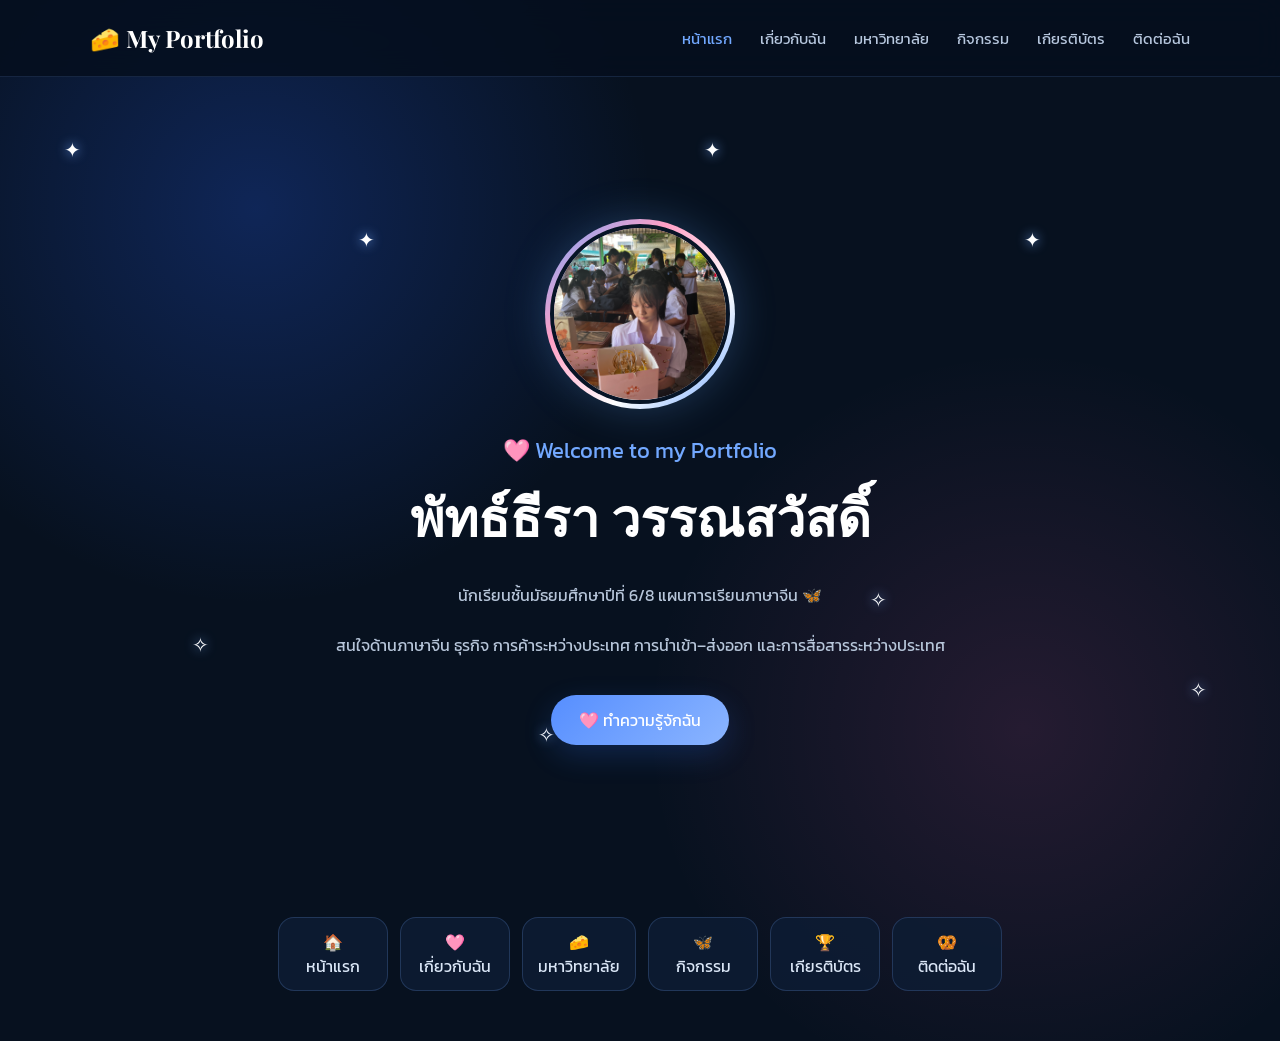
==== commit bf47b901: "Update index.html" ====
--- a/index.html
+++ b/index.html
@@ -1,405 +1,210 @@
 <!DOCTYPE html>
 <html lang="th">
 <head>
-    <meta charset="UTF-8">
-    <meta name="viewport" content="width=device-width, initial-scale=1.0">
-
-    <title>My Portfolio | พัทธ์ธีรา วรรณสวัสดิ์</title>
-
-    <link href="https://fonts.googleapis.com/css2?family=Kanit:wght@300;400;500;600&family=Playfair+Display:wght@500;600;700&display=swap" rel="stylesheet">
-
-    <style>
-        * {
-            margin: 0;
-            padding: 0;
-            box-sizing: border-box;
-        }
-
-        html {
-            scroll-behavior: smooth;
-        }
-
-        body {
-            font-family: 'Kanit', sans-serif;
-            background:
-                radial-gradient(
-                    circle at 10% 20%,
-                    rgba(45, 95, 180, 0.25),
-                    transparent 30%
-                ),
-                radial-gradient(
-                    circle at 90% 80%,
-                    rgba(70, 120, 220, 0.18),
-                    transparent 30%
-                ),
-                #071426;
-
-            color: white;
-            min-height: 100vh;
-            overflow-x: hidden;
-        }
-
-        /* HEADER */
-        header {
-            width: 100%;
-            padding: 22px 7%;
-
-            display: flex;
-            align-items: center;
-            justify-content: space-between;
-
-            border-bottom: 1px solid rgba(255,255,255,0.08);
-            background: rgba(5,17,32,0.92);
-
-            position: sticky;
-            top: 0;
-            z-index: 100;
-        }
-
-        .logo {
-            text-decoration: none;
-            color: white;
-
-            font-family: 'Playfair Display', serif;
-            font-size: 28px;
-            font-weight: 700;
-        }
-
-        .logo span {
-            margin-left: 5px;
-        }
-
-        nav {
-            display: flex;
-            gap: 25px;
-        }
-
-        nav a {
-            text-decoration: none;
-            color: #aebbd0;
-            font-size: 15px;
-            transition: 0.3s;
-        }
-
-        nav a:hover,
-        nav a.active {
-            color: #72a8ff;
-        }
-
-        /* MAIN */
-        main {
-            width: 100%;
-        }
-
-        .container {
-            width: min(1100px, 90%);
-            margin: auto;
-            padding: 55px 0 70px;
-        }
-
-        /* DECORATION */
-        .top-decoration {
-            text-align: center;
-            font-size: 25px;
-            letter-spacing: 8px;
-            margin-bottom: 30px;
-        }
-
-        /* PHOTO */
-        .photo-area {
-            width: 230px;
-            height: 280px;
-            margin: 0 auto 30px;
-
-            position: relative;
-        }
-
-        .photo-glow {
-            position: absolute;
-            inset: -20px;
-
-            border-radius: 40px;
-            background: rgba(70,130,255,0.22);
-            filter: blur(35px);
-        }
-
-        .profile-photo {
-            position: relative;
-
-            width: 100%;
-            height: 100%;
-
-            object-fit: cover;
-            display: block;
-
-            border-radius: 35px;
-            border: 3px solid rgba(120,170,255,0.8);
-
-            box-shadow:
-                0 0 30px rgba(50,120,255,0.3),
-                0 20px 60px rgba(0,0,0,0.4);
-        }
-
-        /* ถ้าหารูปไม่เจอ จะไม่ทำให้หน้าเว็บพัง */
-        .profile-photo.hide {
-            display: none;
-        }
-
-        /* HERO */
-        .hero {
-            text-align: center;
-        }
-
-        .welcome {
-            display: inline-block;
-
-            padding: 8px 18px;
-            border-radius: 30px;
-
-            background: rgba(65,120,220,0.14);
-            border: 1px solid rgba(100,160,255,0.25);
-
-            color: #9bc2ff;
-            font-size: 14px;
-
-            margin-bottom: 18px;
-        }
-
-        h1 {
-            font-family: 'Playfair Display', serif;
-
-            font-size: clamp(40px, 7vw, 70px);
-            font-weight: 600;
-            line-height: 1.15;
-
-            margin-bottom: 15px;
-        }
-
-        h1 span {
-            color: #72a8ff;
-        }
-
-        .hero-subtitle {
-            color: #c3cfdf;
-
-            font-size: 17px;
-            line-height: 1.9;
-
-            max-width: 700px;
-            margin: auto;
-        }
-
-        .hero-description {
-            color: #8998ad;
-
-            font-size: 15px;
-            line-height: 1.9;
-
-            max-width: 680px;
-            margin: 15px auto 25px;
-        }
-
-        /* BUTTON */
-        .main-button {
-            display: inline-block;
-
-            text-decoration: none;
-            color: white;
-
-            background: linear-gradient(
-                135deg,
-                #3979e8,
-                #5a9aff
-            );
-
-            padding: 12px 25px;
-            border-radius: 30px;
-
-            box-shadow:
-                0 10px 30px rgba(40,100,220,0.25);
-
-            transition: 0.3s;
-        }
-
-        .main-button:hover {
-            transform: translateY(-3px);
-
-            box-shadow:
-                0 15px 35px rgba(40,100,220,0.4);
-        }
-
-        /* END CARD */
-        .end-section {
-            margin-top: 75px;
-        }
-
-        .nice-card {
-            padding: 38px;
-
-            border-radius: 25px;
-            text-align: center;
-
-            background: linear-gradient(
-                135deg,
-                rgba(35,75,135,0.35),
-                rgba(12,30,55,0.75)
-            );
-
-            border: 1px solid rgba(110,165,255,0.18);
-
-            box-shadow:
-                0 15px 45px rgba(0,0,0,0.18);
-        }
-
-        .nice-title {
-            font-family: 'Playfair Display', serif;
-            font-size: 30px;
-            color: #9bc2ff;
-            letter-spacing: 1px;
-        }
-
-        /* MOBILE */
-        @media (max-width: 768px) {
-
-            header {
-                padding: 18px 5%;
-                flex-direction: column;
-                gap: 15px;
-            }
-
-            .logo {
-                font-size: 27px;
-            }
-
-            nav {
-                gap: 14px;
-                flex-wrap: wrap;
-                justify-content: center;
-            }
-
-            nav a {
-                font-size: 13px;
-            }
-
-            .container {
-                width: 90%;
-                padding-top: 35px;
-            }
-
-            .photo-area {
-                width: 190px;
-                height: 235px;
-            }
-
-            h1 {
-                font-size: 42px;
-            }
-
-            .hero-subtitle {
-                font-size: 15px;
-            }
-
-            .hero-description {
-                font-size: 14px;
-            }
-
-            .nice-title {
-                font-size: 26px;
-            }
-        }
-    </style>
+<meta charset="UTF-8">
+<meta name="viewport" content="width=device-width, initial-scale=1.0">
+
+<title>My Portfolio | พัทธ์ธีรา วรรณสวัสดิ์</title>
+
+<link href="https://fonts.googleapis.com/css2?family=Kanit:wght@300;400;500;600&family=Playfair+Display:wght@500;600;700&display=swap" rel="stylesheet">
+
+<style>
+*{margin:0;padding:0;box-sizing:border-box}
+html{scroll-behavior:smooth}
+body{
+    font-family:'Kanit',sans-serif;
+    color:#fff;
+    min-height:100vh;
+    overflow-x:hidden;
+    background:
+    radial-gradient(circle at 20% 20%,rgba(40,100,255,.25),transparent 30%),
+    radial-gradient(circle at 80% 70%,rgba(255,100,180,.12),transparent 30%),
+    #07111f;
+}
+a{text-decoration:none;color:inherit}
+
+header{
+    position:sticky;top:0;z-index:100;
+    padding:22px 7%;
+    display:flex;justify-content:space-between;align-items:center;
+    background:rgba(5,15,30,.85);
+    backdrop-filter:blur(15px);
+    border-bottom:1px solid rgba(120,170,255,.15);
+}
+.logo{font-family:'Playfair Display',serif;font-size:24px;font-weight:700}
+nav{display:flex;gap:28px;flex-wrap:wrap}
+nav a{color:#b8c8df;font-size:15px;transition:.3s}
+nav a:hover,nav a.active{color:#72a8ff}
+
+main{
+    position:relative;
+    z-index:2;
+    width:90%;
+    max-width:1100px;
+    margin:auto;
+}
+
+/* ดาว */
+.sparkles{
+    position:fixed;
+    inset:0;
+    pointer-events:none;
+    overflow:hidden;
+    z-index:0;
+}
+.sparkle{
+    position:absolute;
+    color:#fff;
+    font-size:20px;
+    animation:twinkle 3s ease-in-out infinite;
+    text-shadow:0 0 12px #72a8ff;
+}
+@keyframes twinkle{
+    0%,100%{opacity:.15;transform:scale(.7) rotate(0deg)}
+    50%{opacity:1;transform:scale(1.4) rotate(45deg)}
+}
+
+.hero{
+    min-height:calc(100vh - 90px);
+    display:flex;
+    justify-content:center;
+    align-items:center;
+    text-align:center;
+    padding:60px 0;
+}
+.profile-img{
+    width:190px;height:190px;
+    margin:0 auto 25px;
+    padding:5px;
+    border-radius:50%;
+    background:linear-gradient(135deg,#72a8ff,#ff9fc5,#fff,#72a8ff);
+    animation:spin 8s linear infinite;
+    box-shadow:0 0 40px rgba(100,170,255,.25);
+}
+.profile-img img{
+    width:100%;height:100%;
+    object-fit:cover;
+    border-radius:50%;
+    border:4px solid #071426;
+}
+@keyframes spin{to{transform:rotate(360deg)}}
+
+.hero h1{
+    font-family:'Playfair Display',serif;
+    font-size:52px;
+    margin:10px 0;
+}
+.hero h2{font-size:22px;font-weight:400;color:#72a8ff}
+.hero p{
+    max-width:700px;
+    margin:20px auto;
+    color:#b7c6da;
+    line-height:1.9;
+}
+.button{
+    display:inline-block;
+    margin-top:15px;
+    padding:13px 28px;
+    border-radius:30px;
+    background:linear-gradient(135deg,#568eff,#8bb5ff);
+    color:white;
+    box-shadow:0 10px 30px rgba(50,120,255,.2);
+    transition:.3s;
+}
+.button:hover{transform:translateY(-4px)}
+
+.bottom-navigation{
+    padding:30px 0 50px;
+    display:flex;
+    justify-content:center;
+    gap:12px;
+    flex-wrap:wrap;
+}
+.bottom-button{
+    min-width:110px;
+    padding:12px 15px;
+    text-align:center;
+    border-radius:16px;
+    background:rgba(13,29,52,.85);
+    border:1px solid rgba(120,170,255,.2);
+    color:#dbe7f7;
+    transition:.3s;
+}
+.bottom-button:hover{transform:translateY(-4px);border-color:#72a8ff;color:#72a8ff}
+
+@media(max-width:768px){
+    header{flex-direction:column;gap:15px;padding:18px 5%}
+    nav{gap:13px;justify-content:center}
+    nav a{font-size:13px}
+    .hero h1{font-size:38px}
+    .hero h2{font-size:18px}
+    .profile-img{width:145px;height:145px}
+}
+</style>
 </head>
 
 <body>
 
+<div class="sparkles">
+    <span class="sparkle" style="left:5%;top:15%;animation-delay:-1s">✦</span>
+    <span class="sparkle" style="left:15%;top:70%;animation-delay:-2s">✧</span>
+    <span class="sparkle" style="left:28%;top:25%;animation-delay:-.5s">✦</span>
+    <span class="sparkle" style="left:42%;top:80%;animation-delay:-1.8s">✧</span>
+    <span class="sparkle" style="left:55%;top:15%;animation-delay:-2.5s">✦</span>
+    <span class="sparkle" style="left:68%;top:65%;animation-delay:-1.2s">✧</span>
+    <span class="sparkle" style="left:80%;top:25%;animation-delay:-2s">✦</span>
+    <span class="sparkle" style="left:93%;top:75%;animation-delay:-.8s">✧</span>
+</div>
+
 <header>
-
-    <a href="./index.html" class="logo">
-        🧀 <span>My Portfolio</span>
-    </a>
-
+    <div class="logo">🧀 My Portfolio</div>
     <nav>
         <a href="./index.html" class="active">หน้าแรก</a>
         <a href="./profile.html">เกี่ยวกับฉัน</a>
         <a href="./education.html">มหาวิทยาลัย</a>
-        <a href="./activities.html">ผลงาน</a>
+        <a href="./activities.html">กิจกรรม</a>
         <a href="./certificates.html">เกียรติบัตร</a>
         <a href="./contact.html">ติดต่อฉัน</a>
     </nav>
-
 </header>
 
-
 <main>
-
-    <div class="container">
-
-        <div class="top-decoration">
-            🧀　🥨　🩷　🦋
-        </div>
-
-
-        <!-- รูปโปรไฟล์ -->
-        <div class="photo-area">
-
-            <div class="photo-glow"></div>
-
-            <img
-                class="profile-photo"
-                src="./IMG_3814.jpeg"
-                alt="รูปโปรไฟล์ของพัทธ์ธีรา"
-                onerror="this.classList.add('hide')"
-            >
-
-        </div>
-
-
-        <!-- HERO -->
-        <section class="hero">
-
-            <div class="welcome">
-                🩷 Welcome to my Portfolio
-            </div>
-
-            <h1>
-                พัทธ์ธีรา
-                <span>วรรณสวัสดิ์</span>
-            </h1>
-
-            <p class="hero-subtitle">
-                นักเรียนชั้นมัธยมศึกษาปีที่ 6/8
-                แผนการเรียนภาษาจีน 🦋
-            </p>
-
-            <p class="hero-description">
-                สนใจด้านภาษาจีน ธุรกิจ
-                การค้าระหว่างประเทศ
-                การนำเข้าและส่งออก
-                และการสื่อสารระหว่างประเทศ
-            </p>
-
-            <a href="./profile.html" class="main-button">
-                ทำความรู้จักฉันเพิ่มเติม 🩷
-            </a>
-
-        </section>
-
-
-        <!-- END -->
-        <section class="end-section">
-
-            <div class="nice-card">
-
-                <div class="nice-title">
-                    nice to meet you
-                </div>
-
-            </div>
-
-        </section>
-
+<section class="hero">
+
+<div>
+    <div class="profile-img">
+        <img src="./IMG_3814.jpeg" alt="พัทธ์ธีรา วรรณสวัสดิ์">
     </div>
 
+    <h2>🩷 Welcome to my Portfolio</h2>
+
+    <h1>พัทธ์ธีรา วรรณสวัสดิ์</h1>
+
+    <p>
+        นักเรียนชั้นมัธยมศึกษาปีที่ 6/8
+        แผนการเรียนภาษาจีน 🦋
+    </p>
+
+    <p>
+        สนใจด้านภาษาจีน ธุรกิจ การค้าระหว่างประเทศ
+        การนำเข้า–ส่งออก และการสื่อสารระหว่างประเทศ
+    </p>
+
+    <a class="button" href="./profile.html">
+        🩷 ทำความรู้จักฉัน
+    </a>
+</div>
+
+</section>
+
+<div class="bottom-navigation">
+    <a class="bottom-button" href="./index.html">🏠<br>หน้าแรก</a>
+    <a class="bottom-button" href="./profile.html">🩷<br>เกี่ยวกับฉัน</a>
+    <a class="bottom-button" href="./education.html">🧀<br>มหาวิทยาลัย</a>
+    <a class="bottom-button" href="./activities.html">🦋<br>กิจกรรม</a>
+    <a class="bottom-button" href="./certificates.html">🏆<br>เกียรติบัตร</a>
+    <a class="bottom-button" href="./contact.html">🥨<br>ติดต่อฉัน</a>
+</div>
 </main>
 
 </body>
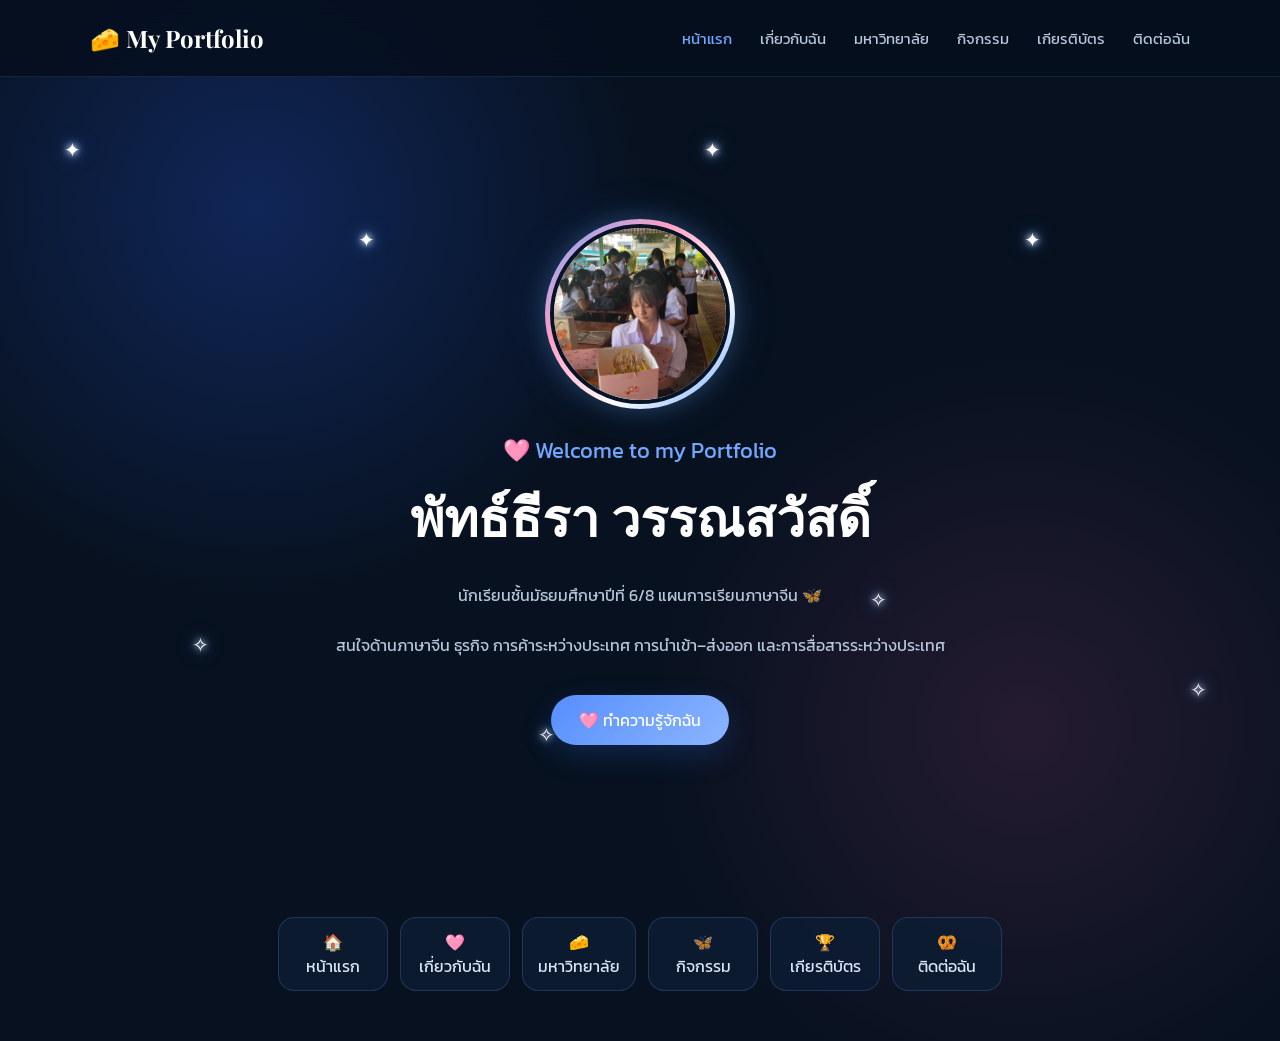
==== commit a7d8ce19: "Update index.html" ====
--- a/index.html
+++ b/index.html
@@ -9,8 +9,16 @@
 <link href="https://fonts.googleapis.com/css2?family=Kanit:wght@300;400;500;600&family=Playfair+Display:wght@500;600;700&display=swap" rel="stylesheet">
 
 <style>
-*{margin:0;padding:0;box-sizing:border-box}
-html{scroll-behavior:smooth}
+*{
+    margin:0;
+    padding:0;
+    box-sizing:border-box;
+}
+
+html{
+    scroll-behavior:smooth;
+}
+
 body{
     font-family:'Kanit',sans-serif;
     color:#fff;
@@ -21,20 +29,55 @@
     radial-gradient(circle at 80% 70%,rgba(255,100,180,.12),transparent 30%),
     #07111f;
 }
-a{text-decoration:none;color:inherit}
+
+a{
+    text-decoration:none;
+    color:inherit;
+}
+
+/* =========================
+   HEADER
+========================= */
 
 header{
-    position:sticky;top:0;z-index:100;
+    position:sticky;
+    top:0;
+    z-index:100;
     padding:22px 7%;
-    display:flex;justify-content:space-between;align-items:center;
+    display:flex;
+    justify-content:space-between;
+    align-items:center;
     background:rgba(5,15,30,.85);
     backdrop-filter:blur(15px);
     border-bottom:1px solid rgba(120,170,255,.15);
 }
-.logo{font-family:'Playfair Display',serif;font-size:24px;font-weight:700}
-nav{display:flex;gap:28px;flex-wrap:wrap}
-nav a{color:#b8c8df;font-size:15px;transition:.3s}
-nav a:hover,nav a.active{color:#72a8ff}
+
+.logo{
+    font-family:'Playfair Display',serif;
+    font-size:24px;
+    font-weight:700;
+}
+
+nav{
+    display:flex;
+    gap:28px;
+    flex-wrap:wrap;
+}
+
+nav a{
+    color:#b8c8df;
+    font-size:15px;
+    transition:.3s;
+}
+
+nav a:hover,
+nav a.active{
+    color:#72a8ff;
+}
+
+/* =========================
+   MAIN
+========================= */
 
 main{
     position:relative;
@@ -44,7 +87,10 @@
     margin:auto;
 }
 
-/* ดาว */
+/* =========================
+   ✨ ดาววิ้ง
+========================= */
+
 .sparkles{
     position:fixed;
     inset:0;
@@ -52,17 +98,43 @@
     overflow:hidden;
     z-index:0;
 }
+
 .sparkle{
     position:absolute;
     color:#fff;
     font-size:20px;
-    animation:twinkle 3s ease-in-out infinite;
-    text-shadow:0 0 12px #72a8ff;
-}
+    animation:twinkle 2.2s ease-in-out infinite;
+    text-shadow:
+        0 0 6px #fff,
+        0 0 12px #72a8ff,
+        0 0 20px rgba(114,168,255,.8);
+}
+
 @keyframes twinkle{
-    0%,100%{opacity:.15;transform:scale(.7) rotate(0deg)}
-    50%{opacity:1;transform:scale(1.4) rotate(45deg)}
-}
+    0%,100%{
+        opacity:.2;
+        transform:scale(.6) rotate(0deg);
+    }
+
+    25%{
+        opacity:.55;
+        transform:scale(1) rotate(20deg);
+    }
+
+    50%{
+        opacity:1;
+        transform:scale(1.55) rotate(45deg);
+    }
+
+    75%{
+        opacity:.65;
+        transform:scale(1.05) rotate(25deg);
+    }
+}
+
+/* =========================
+   HERO
+========================= */
 
 .hero{
     min-height:calc(100vh - 90px);
@@ -72,46 +144,87 @@
     text-align:center;
     padding:60px 0;
 }
+
+/* =========================
+   PROFILE IMAGE
+   ไม่หมุน
+========================= */
+
 .profile-img{
-    width:190px;height:190px;
+    width:190px;
+    height:190px;
     margin:0 auto 25px;
     padding:5px;
     border-radius:50%;
-    background:linear-gradient(135deg,#72a8ff,#ff9fc5,#fff,#72a8ff);
-    animation:spin 8s linear infinite;
-    box-shadow:0 0 40px rgba(100,170,255,.25);
-}
+    background:linear-gradient(
+        135deg,
+        #72a8ff,
+        #ff9fc5,
+        #fff,
+        #72a8ff
+    );
+    box-shadow:
+        0 0 25px rgba(100,170,255,.25),
+        0 0 50px rgba(114,168,255,.12);
+}
+
 .profile-img img{
-    width:100%;height:100%;
+    width:100%;
+    height:100%;
     object-fit:cover;
     border-radius:50%;
     border:4px solid #071426;
 }
-@keyframes spin{to{transform:rotate(360deg)}}
+
+/* =========================
+   TEXT
+========================= */
 
 .hero h1{
     font-family:'Playfair Display',serif;
     font-size:52px;
     margin:10px 0;
 }
-.hero h2{font-size:22px;font-weight:400;color:#72a8ff}
+
+.hero h2{
+    font-size:22px;
+    font-weight:400;
+    color:#72a8ff;
+}
+
 .hero p{
     max-width:700px;
     margin:20px auto;
     color:#b7c6da;
     line-height:1.9;
 }
+
+/* =========================
+   BUTTON
+========================= */
+
 .button{
     display:inline-block;
     margin-top:15px;
     padding:13px 28px;
     border-radius:30px;
-    background:linear-gradient(135deg,#568eff,#8bb5ff);
+    background:linear-gradient(
+        135deg,
+        #568eff,
+        #8bb5ff
+    );
     color:white;
     box-shadow:0 10px 30px rgba(50,120,255,.2);
     transition:.3s;
 }
-.button:hover{transform:translateY(-4px)}
+
+.button:hover{
+    transform:translateY(-4px);
+}
+
+/* =========================
+   BOTTOM NAVIGATION
+========================= */
 
 .bottom-navigation{
     padding:30px 0 50px;
@@ -120,6 +233,7 @@
     gap:12px;
     flex-wrap:wrap;
 }
+
 .bottom-button{
     min-width:110px;
     padding:12px 15px;
@@ -130,34 +244,121 @@
     color:#dbe7f7;
     transition:.3s;
 }
-.bottom-button:hover{transform:translateY(-4px);border-color:#72a8ff;color:#72a8ff}
+
+.bottom-button:hover{
+    transform:translateY(-4px);
+    border-color:#72a8ff;
+    color:#72a8ff;
+}
+
+/* =========================
+   MOBILE
+========================= */
 
 @media(max-width:768px){
-    header{flex-direction:column;gap:15px;padding:18px 5%}
-    nav{gap:13px;justify-content:center}
-    nav a{font-size:13px}
-    .hero h1{font-size:38px}
-    .hero h2{font-size:18px}
-    .profile-img{width:145px;height:145px}
+
+    header{
+        flex-direction:column;
+        gap:15px;
+        padding:18px 5%;
+    }
+
+    nav{
+        gap:13px;
+        justify-content:center;
+    }
+
+    nav a{
+        font-size:13px;
+    }
+
+    .hero{
+        padding:45px 0;
+    }
+
+    .hero h1{
+        font-size:38px;
+    }
+
+    .hero h2{
+        font-size:18px;
+    }
+
+    .profile-img{
+        width:145px;
+        height:145px;
+    }
+
+    .hero p{
+        font-size:14px;
+        line-height:1.8;
+    }
+
+    .bottom-button{
+        min-width:100px;
+        font-size:13px;
+    }
 }
 </style>
 </head>
 
 <body>
 
+<!-- ✨ ดาววิ้งด้านหลัง -->
 <div class="sparkles">
-    <span class="sparkle" style="left:5%;top:15%;animation-delay:-1s">✦</span>
-    <span class="sparkle" style="left:15%;top:70%;animation-delay:-2s">✧</span>
-    <span class="sparkle" style="left:28%;top:25%;animation-delay:-.5s">✦</span>
-    <span class="sparkle" style="left:42%;top:80%;animation-delay:-1.8s">✧</span>
-    <span class="sparkle" style="left:55%;top:15%;animation-delay:-2.5s">✦</span>
-    <span class="sparkle" style="left:68%;top:65%;animation-delay:-1.2s">✧</span>
-    <span class="sparkle" style="left:80%;top:25%;animation-delay:-2s">✦</span>
-    <span class="sparkle" style="left:93%;top:75%;animation-delay:-.8s">✧</span>
+
+    <span class="sparkle"
+        style="left:5%;top:15%;animation-delay:-1s">
+        ✦
+    </span>
+
+    <span class="sparkle"
+        style="left:15%;top:70%;animation-delay:-2s">
+        ✧
+    </span>
+
+    <span class="sparkle"
+        style="left:28%;top:25%;animation-delay:-.5s">
+        ✦
+    </span>
+
+    <span class="sparkle"
+        style="left:42%;top:80%;animation-delay:-1.8s">
+        ✧
+    </span>
+
+    <span class="sparkle"
+        style="left:55%;top:15%;animation-delay:-2.5s">
+        ✦
+    </span>
+
+    <span class="sparkle"
+        style="left:68%;top:65%;animation-delay:-1.2s">
+        ✧
+    </span>
+
+    <span class="sparkle"
+        style="left:80%;top:25%;animation-delay:-2s">
+        ✦
+    </span>
+
+    <span class="sparkle"
+        style="left:93%;top:75%;animation-delay:-.8s">
+        ✧
+    </span>
+
 </div>
 
+<!-- =========================
+     HEADER
+========================= -->
+
 <header>
-    <div class="logo">🧀 My Portfolio</div>
+
+    <div class="logo">
+        🧀 My Portfolio
+    </div>
+
     <nav>
         <a href="./index.html" class="active">หน้าแรก</a>
         <a href="./profile.html">เกี่ยวกับฉัน</a>
@@ -166,19 +367,34 @@
         <a href="./certificates.html">เกียรติบัตร</a>
         <a href="./contact.html">ติดต่อฉัน</a>
     </nav>
+
 </header>
 
+<!-- =========================
+     MAIN CONTENT
+========================= -->
+
 <main>
+
 <section class="hero">
 
 <div>
+
+    <!-- รูปโปรไฟล์ -->
     <div class="profile-img">
-        <img src="./IMG_3814.jpeg" alt="พัทธ์ธีรา วรรณสวัสดิ์">
+        <img
+            src="./IMG_3814.jpeg"
+            alt="พัทธ์ธีรา วรรณสวัสดิ์"
+        >
     </div>
 
-    <h2>🩷 Welcome to my Portfolio</h2>
-
-    <h1>พัทธ์ธีรา วรรณสวัสดิ์</h1>
+    <h2>
+        🩷 Welcome to my Portfolio
+    </h2>
+
+    <h1>
+        พัทธ์ธีรา วรรณสวัสดิ์
+    </h1>
 
     <p>
         นักเรียนชั้นมัธยมศึกษาปีที่ 6/8
@@ -193,18 +409,43 @@
     <a class="button" href="./profile.html">
         🩷 ทำความรู้จักฉัน
     </a>
+
 </div>
 
 </section>
 
+<!-- =========================
+     BOTTOM NAVIGATION
+========================= -->
+
 <div class="bottom-navigation">
-    <a class="bottom-button" href="./index.html">🏠<br>หน้าแรก</a>
-    <a class="bottom-button" href="./profile.html">🩷<br>เกี่ยวกับฉัน</a>
-    <a class="bottom-button" href="./education.html">🧀<br>มหาวิทยาลัย</a>
-    <a class="bottom-button" href="./activities.html">🦋<br>กิจกรรม</a>
-    <a class="bottom-button" href="./certificates.html">🏆<br>เกียรติบัตร</a>
-    <a class="bottom-button" href="./contact.html">🥨<br>ติดต่อฉัน</a>
+
+    <a class="bottom-button" href="./index.html">
+        🏠<br>หน้าแรก
+    </a>
+
+    <a class="bottom-button" href="./profile.html">
+        🩷<br>เกี่ยวกับฉัน
+    </a>
+
+    <a class="bottom-button" href="./education.html">
+        🧀<br>มหาวิทยาลัย
+    </a>
+
+    <a class="bottom-button" href="./activities.html">
+        🦋<br>กิจกรรม
+    </a>
+
+    <a class="bottom-button" href="./certificates.html">
+        🏆<br>เกียรติบัตร
+    </a>
+
+    <a class="bottom-button" href="./contact.html">
+        🥨<br>ติดต่อฉัน
+    </a>
+
 </div>
+
 </main>
 
 </body>
